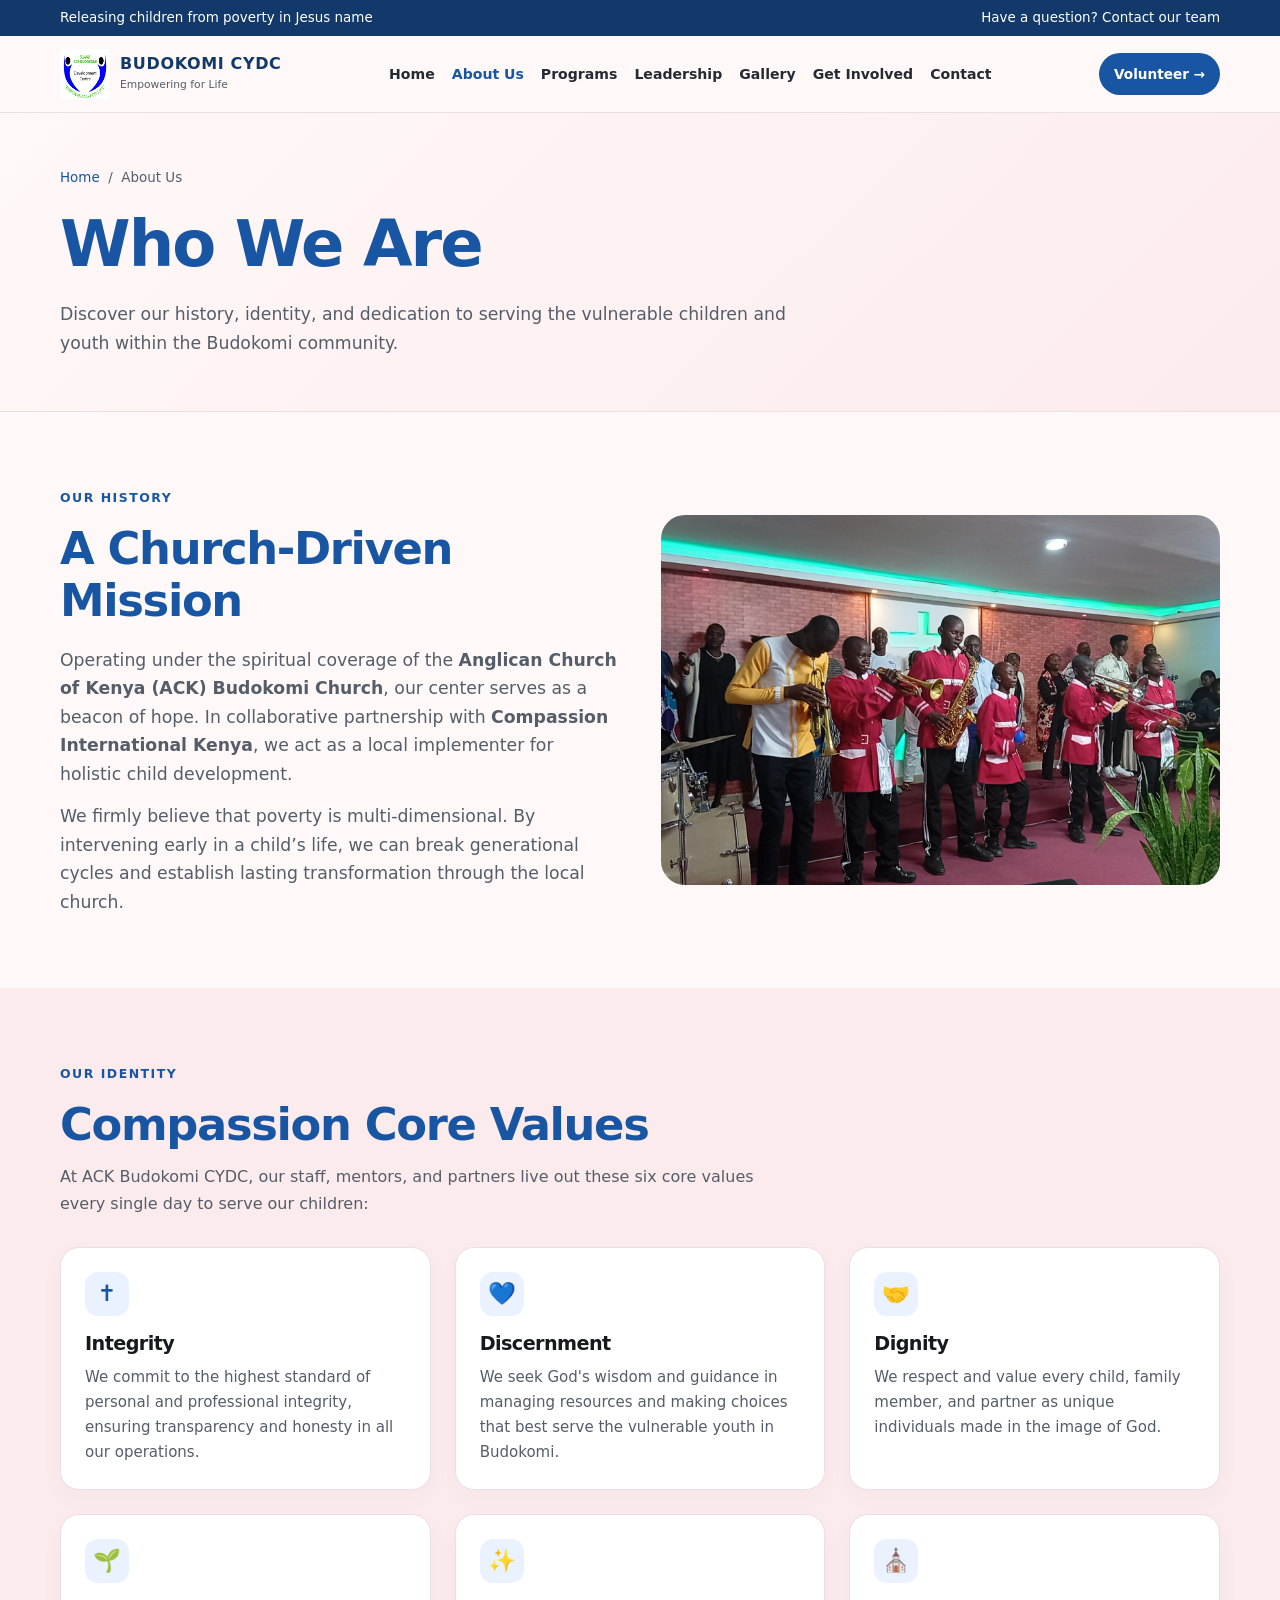
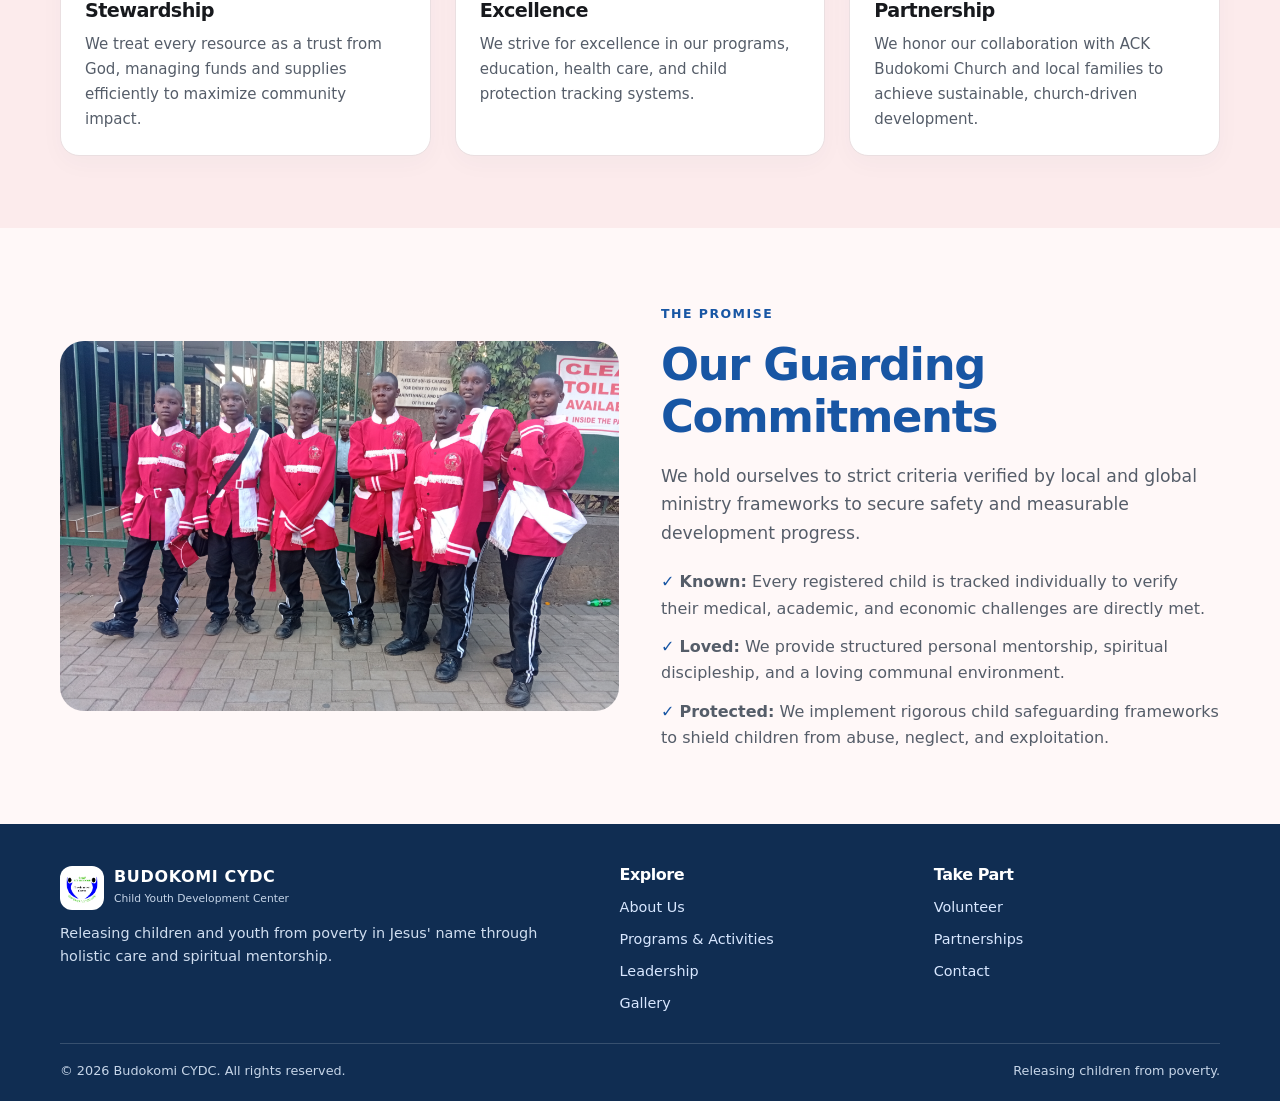
==== about.html @ dada5c1d "Add files via upload" ====
<!doctype html>
<html lang="en">
<head>
    <meta charset="utf-8">
    <meta name="viewport" content="width=device-width, initial-scale=1">
    <meta name="description" content="About Us | Budokomi Child and Youth development Center">
    <meta name="theme-color" content="#fff8f8">
    
    <title>About Us | Budokomi CYDC</title>
    
    <link rel="icon" href="Img/logo%20compassion.jpg">
    <link rel="stylesheet" href="assets/styles.css">
</head>
<body>
    <div class="topbar">
        <div class="container">
            <span>Releasing children from poverty in Jesus name</span>
            <span>Have a question? <a href="contact.html">Contact our team</a></span>
        </div>
    </div>
    
    <header>
        <div class="container nav">
            <a class="brand" href="index.html">
                <img src="Img/logo%20compassion.jpg" alt="Budokomi CYDC Logo" width="50" height="50">
                <span>
                    <span class="brand-name">BUDOKOMI CYDC</span>
                    <span class="brand-sub">Empowering for Life</span>
                </span>
            </a>
            <nav class="nav-links" id="navLinks" aria-label="Main navigation">
                <a href="index.html" data-page="home">Home</a>
                <a href="about.html" data-page="about" class="active">About Us</a>
                <a href="programs.html" data-page="programs">Programs</a>
                <a href="leadership.html" data-page="leadership">Leadership</a>
                <a href="gallery.html" data-page="gallery">Gallery</a>
                <a href="get-involved.html" data-page="get-involved">Get Involved</a>
                <a href="contact.html" data-page="contact">Contact</a>
            </nav>
            <a class="btn primary small nav-cta" href="get-involved.html">Volunteer →</a>
            <button class="menu-toggle" id="menuToggle" aria-label="Open navigation menu" aria-expanded="false">☰</button>
        </div>
    </header>

    <main>
        <section class="page-hero">
            <div class="container">
                <div class="crumb"><a href="index.html">Home</a> &nbsp;/&nbsp; About Us</div>
                <h1>Who We Are</h1>
                <p class="lead">Discover our history, identity, and dedication to serving the vulnerable children and youth within the Budokomi community.</p>
            </div>
        </section>

        <section class="section">
            <div class="container split">
                <div>
                    <span class="eyebrow">Our History</span>
                    <h2>A Church-Driven Mission</h2>
                    <p class="lead">
                        Operating under the spiritual coverage of the <strong>Anglican Church of Kenya (ACK) Budokomi Church</strong>, our center serves as a beacon of hope. In collaborative partnership with <strong>Compassion International Kenya</strong>, we act as a local implementer for holistic child development. 
                    </p>
                    <p class="lead" style="margin-top: 14px;">
                        We firmly believe that poverty is multi-dimensional. By intervening early in a child’s life, we can break generational cycles and establish lasting transformation through the local church.
                    </p>
                </div>
                <img class="photo" src="Img/Empowernment.jpg" alt="ACK Budokomi Church and community assembly">
            </div>
        </section>

        <section class="section band">
            <div class="container">
                <div class="head">
                    <span class="eyebrow">Our Identity</span>
                    <h2>Compassion Core Values</h2>
                    <p>At ACK Budokomi CYDC, our staff, mentors, and partners live out these six core values every single day to serve our children:</p>
                </div>
                
                <div class="values-grid">
                    <article class="card">
                        <div class="icon">✝</div>
                        <h3>Integrity</h3>
                        <p>We commit to the highest standard of personal and professional integrity, ensuring transparency and honesty in all our operations.</p>
                    </article>
                    
                    <article class="card">
                        <div class="icon">💙</div>
                        <h3>Discernment</h3>
                        <p>We seek God's wisdom and guidance in managing resources and making choices that best serve the vulnerable youth in Budokomi.</p>
                    </article>

                    <article class="card">
                        <div class="icon">🤝</div>
                        <h3>Dignity</h3>
                        <p>We respect and value every child, family member, and partner as unique individuals made in the image of God.</p>
                    </article>

                    <article class="card">
                        <div class="icon">🌱</div>
                        <h3>Stewardship</h3>
                        <p>We treat every resource as a trust from God, managing funds and supplies efficiently to maximize community impact.</p>
                    </article>

                    <article class="card">
                        <div class="icon">✨</div>
                        <h3>Excellence</h3>
                        <p>We strive for excellence in our programs, education, health care, and child protection tracking systems.</p>
                    </article>

                    <article class="card">
                        <div class="icon">⛪</div>
                        <h3>Partnership</h3>
                        <p>We honor our collaboration with ACK Budokomi Church and local families to achieve sustainable, church-driven development.</p>
                    </article>
                </div>
            </div>
        </section>

        <section class="section">
            <div class="container split">
                <img class="photo" src="Img/Home%20Image.jpg" alt="Budokomi youth developmental activities">
                <div>
                    <span class="eyebrow">The Promise</span>
                    <h2>Our Guarding Commitments</h2>
                    <p class="lead">We hold ourselves to strict criteria verified by local and global ministry frameworks to secure safety and measurable development progress.</p>
                    
                    <div class="checklist">
                        <div>
                            <b>✓</b> <strong>Known:</strong> Every registered child is tracked individually to verify their medical, academic, and economic challenges are directly met.
                        </div>
                        <div>
                            <b>✓</b> <strong>Loved:</strong> We provide structured personal mentorship, spiritual discipleship, and a loving communal environment.
                        </div>
                        <div>
                            <b>✓</b> <strong>Protected:</strong> We implement rigorous child safeguarding frameworks to shield children from abuse, neglect, and exploitation.
                        </div>
                    </div>
                </div>
            </div>
        </section>
    </main>

    <footer>
        <div class="container">
            <div class="footer-grid">
                <div>
                    <div class="brand">
                        <div class="brand-mark">
                            <img src="Img/logo%20compassion.jpg" alt="Budokomi logo" width="45" height="45">
                        </div>
                        <div>
                            <span class="brand-name" style="color: #ffffff;">BUDOKOMI CYDC</span>
                            <span class="brand-sub" style="color: #c6d5e8;">Child Youth Development Center</span>
                        </div>
                    </div>
                    <p>Releasing children and youth from poverty in Jesus' name through holistic care and spiritual mentorship.</p>
                </div>
                
                <div>
                    <h3>Explore</h3>
                    <div class="footer-links">
                        <a href="about.html" class="active">About Us</a>
                        <a href="programs.html">Programs & Activities</a>
                        <a href="leadership.html">Leadership</a>
                        <a href="gallery.html">Gallery</a>
                    </div>
                </div>
                
                <div>
                    <h3>Take Part</h3>
                    <div class="footer-links">
                        <a href="get-involved.html">Volunteer</a>
                        <a href="get-involved.html">Partnerships</a>
                        <a href="contact.html">Contact</a>
                    </div>
                </div>
            </div>
            
            <div class="bottom">
                <span>&copy; 2026 Budokomi CYDC. All rights reserved.</span>
                <span>Releasing children from poverty.</span>
            </div>
        </div>

 
    </footer>
</body>
</html>
---- assets/styles.css ----
:root {
  --bg: #fff8f8;
  --paper: #fff;
  --blush: #fcebec;
  --blue: #1856a4;
  --dark: #12396a;
  --soft: #eaf2ff;
  --ink: #17191d;
  --muted: #555d69;
  --line: #eadfe1;
  --max: 1160px;
}

* {
  box-sizing: border-box;
}

html {
  scroll-behavior: smooth;
  scroll-padding-top: 95px;
}

body {
  margin: 0;
  background: var(--bg);
  color: var(--ink);
  font: 16px/1.65 Inter, system-ui, -apple-system, "Segoe UI", sans-serif;
}

a {
  color: var(--blue);
  text-decoration: none;
}

a:hover {
  text-decoration: underline;
}

.container {
  width: min(var(--max), calc(100% - 36px));
  margin: auto;
}

.topbar {
  background: var(--dark);
  color: white;
  padding: 7px 0;
  font-size: .84rem;
}

.topbar .container {
  display: flex;
  justify-content: space-between;
  gap: 15px;
}

.topbar a {
  color: white;
}

header {
  position: sticky;
  top: 0;
  z-index: 10;
  background: #fff8f8f2;
  backdrop-filter: blur(12px);
  border-bottom: 1px solid var(--line);
}

.nav {
  display: flex;
  align-items: center;
  justify-content: space-between;
  gap: 18px;
  min-height: 76px;
}

.brand {
  display: flex;
  align-items: center;
  gap: 10px;
  color: var(--dark);
}

.brand-mark {
  display: grid;
  place-items: center;
  width: 44px;
  height: 44px;
  border-radius: 13px;
  background: var(--blue);
  color: white;
  font-size: 1.4rem;
  overflow: hidden;
}

.brand-mark img {
  width: 100%;
  height: 100%;
  object-fit: contain;
}

.brand-name {
  display: block;
  font-weight: 900;
  letter-spacing: .04em;
  line-height: 1.1;
  color: inherit;
}

.brand-sub {
  display: block;
  font-size: .67rem;
  color: var(--muted);
  margin-top: 4px;
}

.nav-links {
  display: flex;
  align-items: center;
  gap: 17px;
}

.nav-links a {
  font-size: .88rem;
  font-weight: 700;
  color: #252a32;
}

.nav-links a.active,
.nav-links a:hover {
  color: var(--blue);
}

.actions {
  display: flex;
  flex-direction: row;
  flex-wrap: nowrap;
  align-items: center;
  gap: 16px;
  margin-top: 25px;
}

.btn {
  display: inline-flex;
  align-items: center;
  justify-content: center;
  padding: 12px 24px;
  border-radius: 999px;
  font-weight: 750;
  border: 1px solid transparent;
  cursor: pointer;
  white-space: nowrap;
  transition: all 0.2s ease;
}

.primary {
  background: var(--blue);
  color: white;
}

.primary:hover {
  background: var(--dark);
  text-decoration: none;
}

.outline {
  background: white;
  border-color: #b9cdea;
  color: var(--blue);
}

.outline:hover {
  background: var(--soft);
  text-decoration: none;
}

.small {
  padding: 9px 14px;
  font-size: .85rem;
}

.menu-toggle {
  display: none;
  background: white;
  color: var(--blue);
  border: 1px solid var(--line);
  border-radius: 10px;
  width: 42px;
  height: 42px;
  font-size: 1.3rem;
}

h1, h2, h3 {
  line-height: 1.17;
  letter-spacing: -.03em;
  margin: 0;
}

h1 {
  font-size: clamp(2.4rem, 5vw, 4.4rem);
  color: var(--blue);
}

h2 {
  font-size: clamp(2rem, 3.5vw, 3rem);
  color: var(--blue);
}

h3 {
  font-size: 1.2rem;
}

p {
  margin: 0;
}

.section {
  padding: 72px 0;
}

.hero {
  padding: 65px 0;
}

.split {
  display: grid;
  grid-template-columns: 1fr 1fr;
  gap: 42px;
  align-items: center;
}

.eyebrow {
  display: inline-block;
  color: var(--blue);
  font-weight: 850;
  font-size: .78rem;
  letter-spacing: .12em;
  text-transform: uppercase;
  margin-bottom: 14px;
}

.lead {
  font-size: 1.08rem;
  color: var(--muted);
  margin-top: 18px;
  max-width: 740px;
}

.page-hero {
  padding: 54px 0;
  background: linear-gradient(135deg, #fff8f8, #fcebec);
  border-bottom: 1px solid var(--line);
}

.crumb {
  font-size: .84rem;
  color: var(--muted);
  margin-bottom: 18px;
}

.photo {
  width: 100%;
  height: 370px;
  object-fit: cover;
  border-radius: 24px;
}

.cards {
  display: grid;
  grid-template-columns: repeat(4, 1fr);
  gap: 18px;
}

.card {
  background: white;
  border: 1px solid var(--line);
  border-radius: 19px;
  padding: 24px;
  box-shadow: 0 8px 25px #18305308;
}

.values-grid {
  display: grid;
  grid-template-columns: repeat(3, 1fr);
  gap: 24px;
}

.icon {
  display: grid;
  place-items: center;
  width: 44px;
  height: 44px;
  border-radius: 13px;
  background: var(--soft);
  color: var(--blue);
  font-size: 1.4rem;
  margin-bottom: 17px;
}

.card p {
  color: var(--muted);
  font-size: .94rem;
  margin-top: 10px;
}

.card-link {
  display: inline-block;
  font-weight: 750;
  margin-top: 17px;
  font-size: .9rem;
}

.band {
  background: var(--blush);
}

.head {
  max-width: 720px;
  margin-bottom: 30px;
}

.head p {
  color: var(--muted);
  margin-top: 13px;
}

.checklist {
  display: grid;
  gap: 12px;
  margin-top: 22px;
  color: var(--muted);
}

.checklist b {
  color: var(--blue);
}

.gallery {
  display: grid;
  grid-template-columns: repeat(3, 1fr);
  gap: 14px;
}

.gallery img {
  width: 100%;
  height: 220px;
  object-fit: cover;
  border-radius: 15px;
}

.cta {
  display: flex;
  align-items: center;
  justify-content: space-between;
  gap: 25px;
  background: white;
  border: 1px solid var(--line);
  border-radius: 23px;
  padding: 32px;
}

.cta p {
  color: var(--muted);
  margin-top: 10px;
}

.contact-grid {
  display: grid;
  grid-template-columns: .8fr 1.2fr;
  gap: 25px;
}

.contact-item {
  display: flex;
  gap: 13px;
  background: white;
  border: 1px solid var(--line);
  border-radius: 15px;
  padding: 16px;
  margin-bottom: 12px;
}

.contact-item .icon {
  flex-shrink: 0;
  margin: 0;
}

.contact-item p {
  font-size: .9rem;
  color: var(--muted);
}

form {
  background: white;
  border: 1px solid var(--line);
  border-radius: 20px;
  padding: 24px;
}

.form-grid {
  display: grid;
  grid-template-columns: 1fr 1fr;
  gap: 13px;
}

.field {
  display: grid;
  gap: 7px;
  margin-bottom: 14px;
}

label {
  font-weight: 750;
  font-size: .88rem;
}

input, select, textarea {
  width: 100%;
  padding: 12px;
  border: 1px solid #d9dfe8;
  border-radius: 10px;
  background: #fffdfd;
  font: inherit;
}

textarea {
  min-height: 125px;
}

input:focus, select:focus, textarea:focus {
  outline: 3px solid #1856a41b;
  border-color: var(--blue);
}

.notice {
  background: white;
  border-left: 3px solid var(--blue);
  padding: 13px 15px;
  margin-top: 18px;
  border-radius: 0 10px 10px 0;
  color: var(--muted);
  font-size: .86rem;
}

.status {
  margin-top: 12px;
  color: var(--blue-dark);
}

footer {
  background: #102d52;
  color: white;
  padding: 42px 0 20px;
}

footer .brand {
  color: #ffffff;
}

footer .brand-name {
  color: #ffffff;
}

footer .brand-sub {
  color: #c6d5e8;
}

footer .brand-mark {
  background: #ffffff;
  border-radius: 12px;
  padding: 4px;
}

.footer-grid {
  display: grid;
  grid-template-columns: 1.3fr .7fr .7fr;
  gap: 28px;
  padding-bottom: 28px;
}

.footer-grid h3 {
  color: white;
  font-size: 1rem;
  margin-bottom: 12px;
}

.footer-grid p {
  color: #d0def0;
  font-size: .9rem;
  margin-top: 12px;
}

.footer-links {
  display: grid;
  gap: 8px;
  font-size: .9rem;
}

.footer-links a {
  color: #d8e7ff;
}

.bottom {
  border-top: 1px solid #ffffff2a;
  padding-top: 16px;
  display: flex;
  justify-content: space-between;
  gap: 15px;
  color: #c6d5e8;
  font-size: .8rem;
}

.team {
  text-align: center;
}

.avatar {
  width: 85px;
  height: 85px;
  border-radius: 50%;
  display: grid;
  place-items: center;
  margin: 0 auto 16px;
  background: var(--soft);
  color: var(--blue);
  font-size: 2rem;
}

@media(max-width:1000px) {
  .nav-links {
    gap: 10px;
  }
  .nav-links a {
    font-size: .8rem;
  }
  .nav-cta {
    display: none;
  }
  .cards {
    grid-template-columns: repeat(2, 1fr);
  }
}

@media (max-width: 990px) {
  .values-grid {
    grid-template-columns: repeat(2, 1fr);
  }
}

@media(max-width:760px) {
  .container {
    width: calc(100% - 30px);
  }
  .topbar .container {
    justify-content: center;
    text-align: center;
  }
  .topbar span:last-child {
    display: none;
  }
  .menu-toggle {
    display: block;
  }
  .nav {
    min-height: 70px;
  }
  .nav-links {
    display: none;
    position: absolute;
    top: 72px;
    left: 15px;
    right: 15px;
    background: white;
    border: 1px solid var(--line);
    border-radius: 15px;
    padding: 12px;
    box-shadow: 0 15px 40px #12396a20;
    align-items: stretch;
    gap: 0;
  }
  .nav-links.open {
    display: grid;
  }
  .nav-links a {
    padding: 10px 8px;
    border-bottom: 1px solid #f3ebec;
    font-size: .95rem;
  }
  .section {
    padding: 54px 0;
  }
  .hero {
    padding: 48px 0;
  }
  .split, .contact-grid {
    grid-template-columns: 1fr;
  }
  .actions {
    flex-direction: column;
    align-items: stretch;
    gap: 12px;
  }
  .cards {
    grid-template-columns: 1fr;
  }
  .photo {
    height: 290px;
  }
  .gallery {
    grid-template-columns: 1fr 1fr;
  }
  .gallery img {
    height: 165px;
  }
  .cta {
    align-items: flex-start;
    flex-direction: column;
    padding: 24px;
  }
  .form-grid {
    grid-template-columns: 1fr;
    gap: 0;
  }
  .footer-grid {
    grid-template-columns: 1fr 1fr;
  }
  .footer-grid > div:first-child {
    grid-column: 1/-1;
  }
  .bottom {
    flex-direction: column;
  }
}

@media (max-width: 600px) {
  .values-grid {
    grid-template-columns: 1fr;
    gap: 16px;
  }
}
.whatsapp-float {
  position: fixed;
  bottom: 24px;
  left: 24px;
  z-index: 100;
  display: flex;
  align-items: center;
  justify-content: center;
  width: 56px;
  height: 56px;
  background-color: #25D366;
  color: white !important;
  border-radius: 50%;
  box-shadow: 0 4px 12px rgba(0, 0, 0, 0.15);
  font-size: 28px;
  transition: all 0.3s ease;
  text-decoration: none !important;
}

.whatsapp-float:hover {
  background-color: #128C7E;
  transform: scale(1.08);
  box-shadow: 0 6px 16px rgba(0, 0, 0, 0.25);
}

@media (max-width: 760px) {
  .whatsapp-float {
    bottom: 16px;
    left: 16px;
    width: 50px;
    height: 50px;
    font-size: 24px;
  }
}
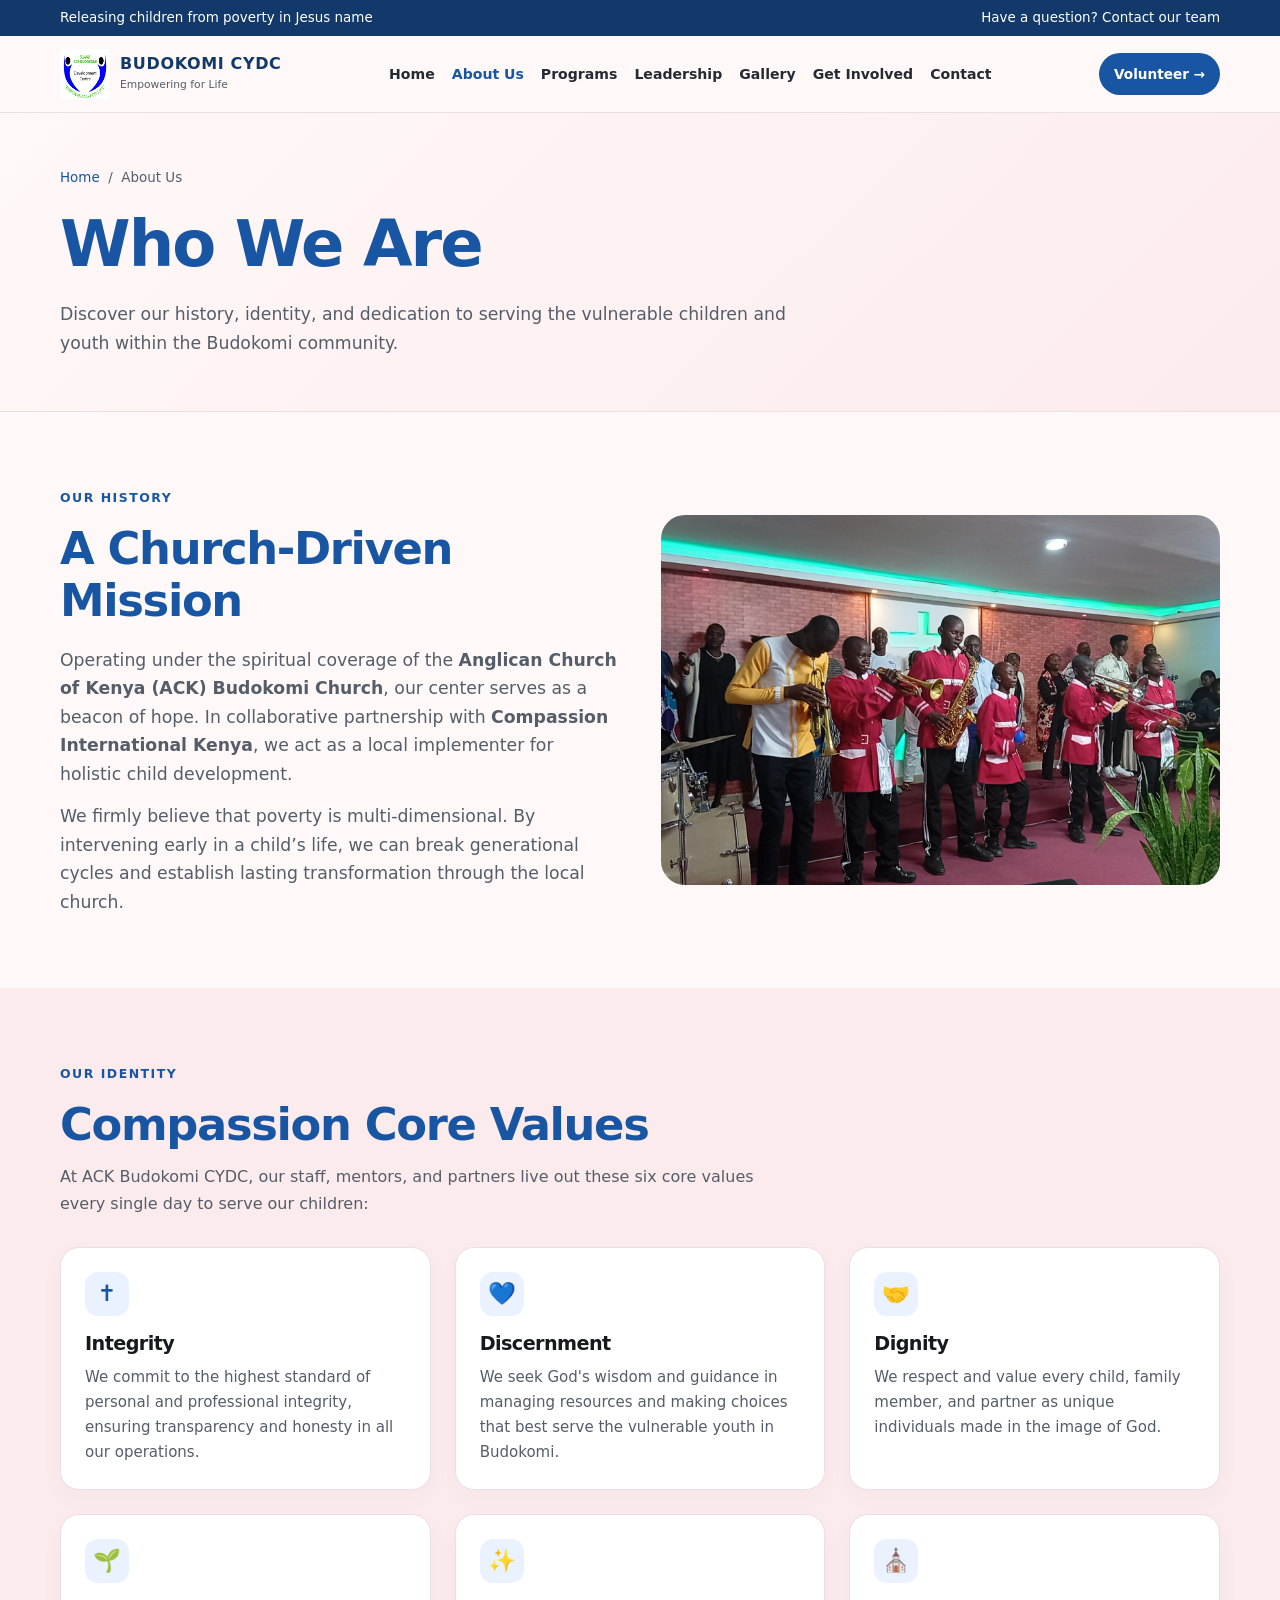
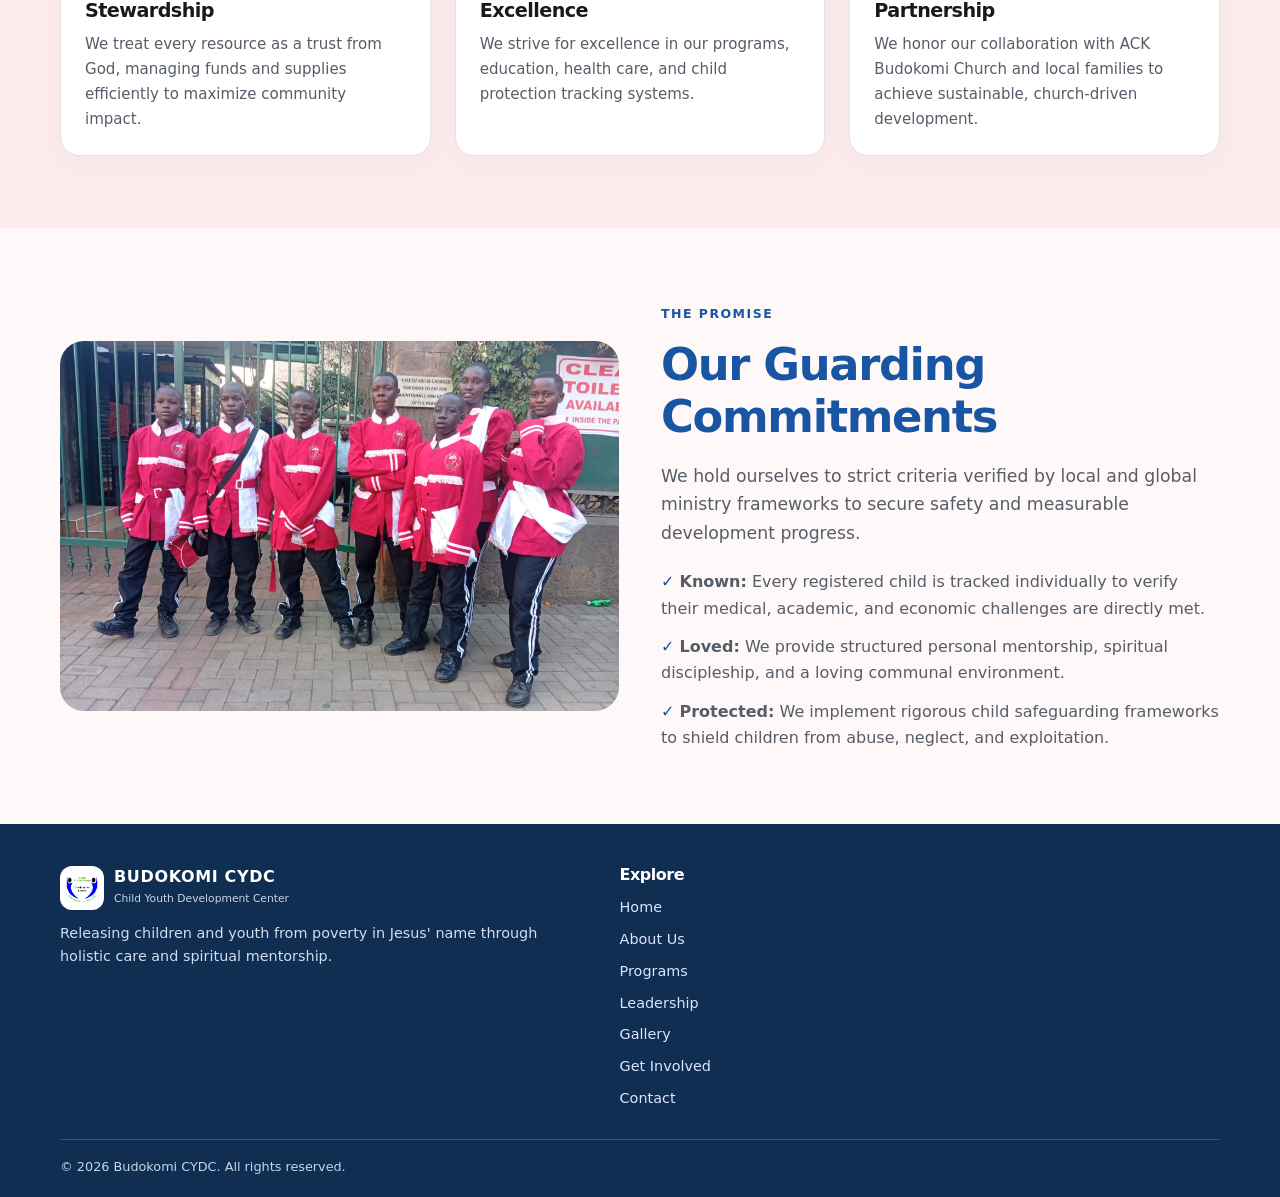
==== commit dccab011: "Add files via upload" ====
--- a/about.html
+++ b/about.html
@@ -38,7 +38,9 @@
                 <a href="contact.html" data-page="contact">Contact</a>
             </nav>
             <a class="btn primary small nav-cta" href="get-involved.html">Volunteer →</a>
-            <button class="menu-toggle" id="menuToggle" aria-label="Open navigation menu" aria-expanded="false">☰</button>
+            
+            <!-- BUTTON INTERACTION PRESERVED CONTEXTUALLY FOR THE JAVASCRIPT TOGGLE SYSTEM -->
+            <button class="menu-toggle" id="menuToggle" aria-label="Open navigation menu">☰</button>
         </div>
     </header>
 
@@ -158,30 +160,30 @@
                 <div>
                     <h3>Explore</h3>
                     <div class="footer-links">
-                        <a href="about.html" class="active">About Us</a>
-                        <a href="programs.html">Programs & Activities</a>
+                        <a href="index.html">Home</a>
+                        <a href="about.html">About Us</a>
+                        <a href="programs.html">Programs</a>
                         <a href="leadership.html">Leadership</a>
                         <a href="gallery.html">Gallery</a>
-                    </div>
-                </div>
-                
-                <div>
-                    <h3>Take Part</h3>
-                    <div class="footer-links">
-                        <a href="get-involved.html">Volunteer</a>
-                        <a href="get-involved.html">Partnerships</a>
+                        <a href="get-involved.html">Get Involved</a>
                         <a href="contact.html">Contact</a>
                     </div>
                 </div>
             </div>
-            
             <div class="bottom">
                 <span>&copy; 2026 Budokomi CYDC. All rights reserved.</span>
-                <span>Releasing children from poverty.</span>
             </div>
         </div>
+    </footer>
 
- 
-    </footer>
+    <!-- MOBILE DROPDOWN TOGGLE DRIVER CODE PANEL -->
+    <script>
+        const toggleBtn = document.getElementById('menuToggle');
+        const navLinks = document.getElementById('navLinks');
+
+        toggleBtn.addEventListener('click', () => {
+            navLinks.classList.toggle('open');
+        });
+    </script>
 </body>
 </html>
--- a/assets/styles.css
+++ b/assets/styles.css
@@ -73,6 +73,7 @@
   justify-content: space-between;
   gap: 18px;
   min-height: 76px;
+  position: relative;
 }
 
 .brand {
@@ -445,7 +446,7 @@
 
 .status {
   margin-top: 12px;
-  color: var(--blue-dark);
+  color: var(--dark);
 }
 
 footer {
@@ -527,6 +528,8 @@
   font-size: 2rem;
 }
 
+/* --- RESPONSIVE MEDIA QUERIES --- */
+
 @media(max-width:1000px) {
   .nav-links {
     gap: 10px;
@@ -559,117 +562,58 @@
   .topbar span:last-child {
     display: none;
   }
+  
   .menu-toggle {
+    display: grid !important;
+    place-items: center;
+    cursor: pointer;
+    user-select: none;
+    -webkit-user-select: none;
+  }
+
+  .nav-links {
+    display: flex;
+    flex-direction: column;
+    position: absolute;
+    top: 76px; 
+    left: -15px; 
+    width: calc(100% + 30px);
+    background-color: #fff8f8;
+    border-bottom: 1px solid var(--line);
+    padding: 10px 0;
+    gap: 0;
+    z-index: 99;
+    
+    /* Sliding and animation mechanics */
+    max-height: 0;
+    overflow: hidden;
+    opacity: 0;
+    visibility: hidden;
+    transition: max-height 0.4s ease-in-out, opacity 0.3s ease;
+  }
+
+  .nav-links a {
     display: block;
-  }
-  .nav {
-    min-height: 70px;
-  }
-  .nav-links {
-    display: none;
-    position: absolute;
-    top: 72px;
-    left: 15px;
-    right: 15px;
-    background: white;
-    border: 1px solid var(--line);
-    border-radius: 15px;
-    padding: 12px;
-    box-shadow: 0 15px 40px #12396a20;
-    align-items: stretch;
-    gap: 0;
-  }
+    width: 100%;
+    padding: 14px 25px;
+    font-size: .95rem;
+    border-bottom: 1px solid #eadfe140;
+  }
+
+  /* DROPDOWN TARGET CHANGED TO A STANDARD JAVASCRIPT ACTIVE CLASS LAYER */
   .nav-links.open {
-    display: grid;
-  }
-  .nav-links a {
-    padding: 10px 8px;
-    border-bottom: 1px solid #f3ebec;
-    font-size: .95rem;
-  }
-  .section {
-    padding: 54px 0;
-  }
-  .hero {
-    padding: 48px 0;
-  }
-  .split, .contact-grid {
-    grid-template-columns: 1fr;
-  }
-  .actions {
+    max-height: 480px !important; 
+    opacity: 1 !important;
+    visibility: visible !important;
+  }
+
+  .split, .contact-grid, .form-grid, .gallery, .footer-grid {
+    grid-template-columns: 1fr !important;
+    gap: 24px;
+  }
+
+  .cta {
     flex-direction: column;
-    align-items: stretch;
-    gap: 12px;
-  }
-  .cards {
-    grid-template-columns: 1fr;
-  }
-  .photo {
-    height: 290px;
-  }
-  .gallery {
-    grid-template-columns: 1fr 1fr;
-  }
-  .gallery img {
-    height: 165px;
-  }
-  .cta {
-    align-items: flex-start;
-    flex-direction: column;
-    padding: 24px;
-  }
-  .form-grid {
-    grid-template-columns: 1fr;
-    gap: 0;
-  }
-  .footer-grid {
-    grid-template-columns: 1fr 1fr;
-  }
-  .footer-grid > div:first-child {
-    grid-column: 1/-1;
-  }
-  .bottom {
-    flex-direction: column;
-  }
-}
-
-@media (max-width: 600px) {
-  .values-grid {
-    grid-template-columns: 1fr;
-    gap: 16px;
-  }
-}
-.whatsapp-float {
-  position: fixed;
-  bottom: 24px;
-  left: 24px;
-  z-index: 100;
-  display: flex;
-  align-items: center;
-  justify-content: center;
-  width: 56px;
-  height: 56px;
-  background-color: #25D366;
-  color: white !important;
-  border-radius: 50%;
-  box-shadow: 0 4px 12px rgba(0, 0, 0, 0.15);
-  font-size: 28px;
-  transition: all 0.3s ease;
-  text-decoration: none !important;
-}
-
-.whatsapp-float:hover {
-  background-color: #128C7E;
-  transform: scale(1.08);
-  box-shadow: 0 6px 16px rgba(0, 0, 0, 0.25);
-}
-
-@media (max-width: 760px) {
-  .whatsapp-float {
-    bottom: 16px;
-    left: 16px;
-    width: 50px;
-    height: 50px;
-    font-size: 24px;
-  }
-}
+    text-align: center;
+  }
+}
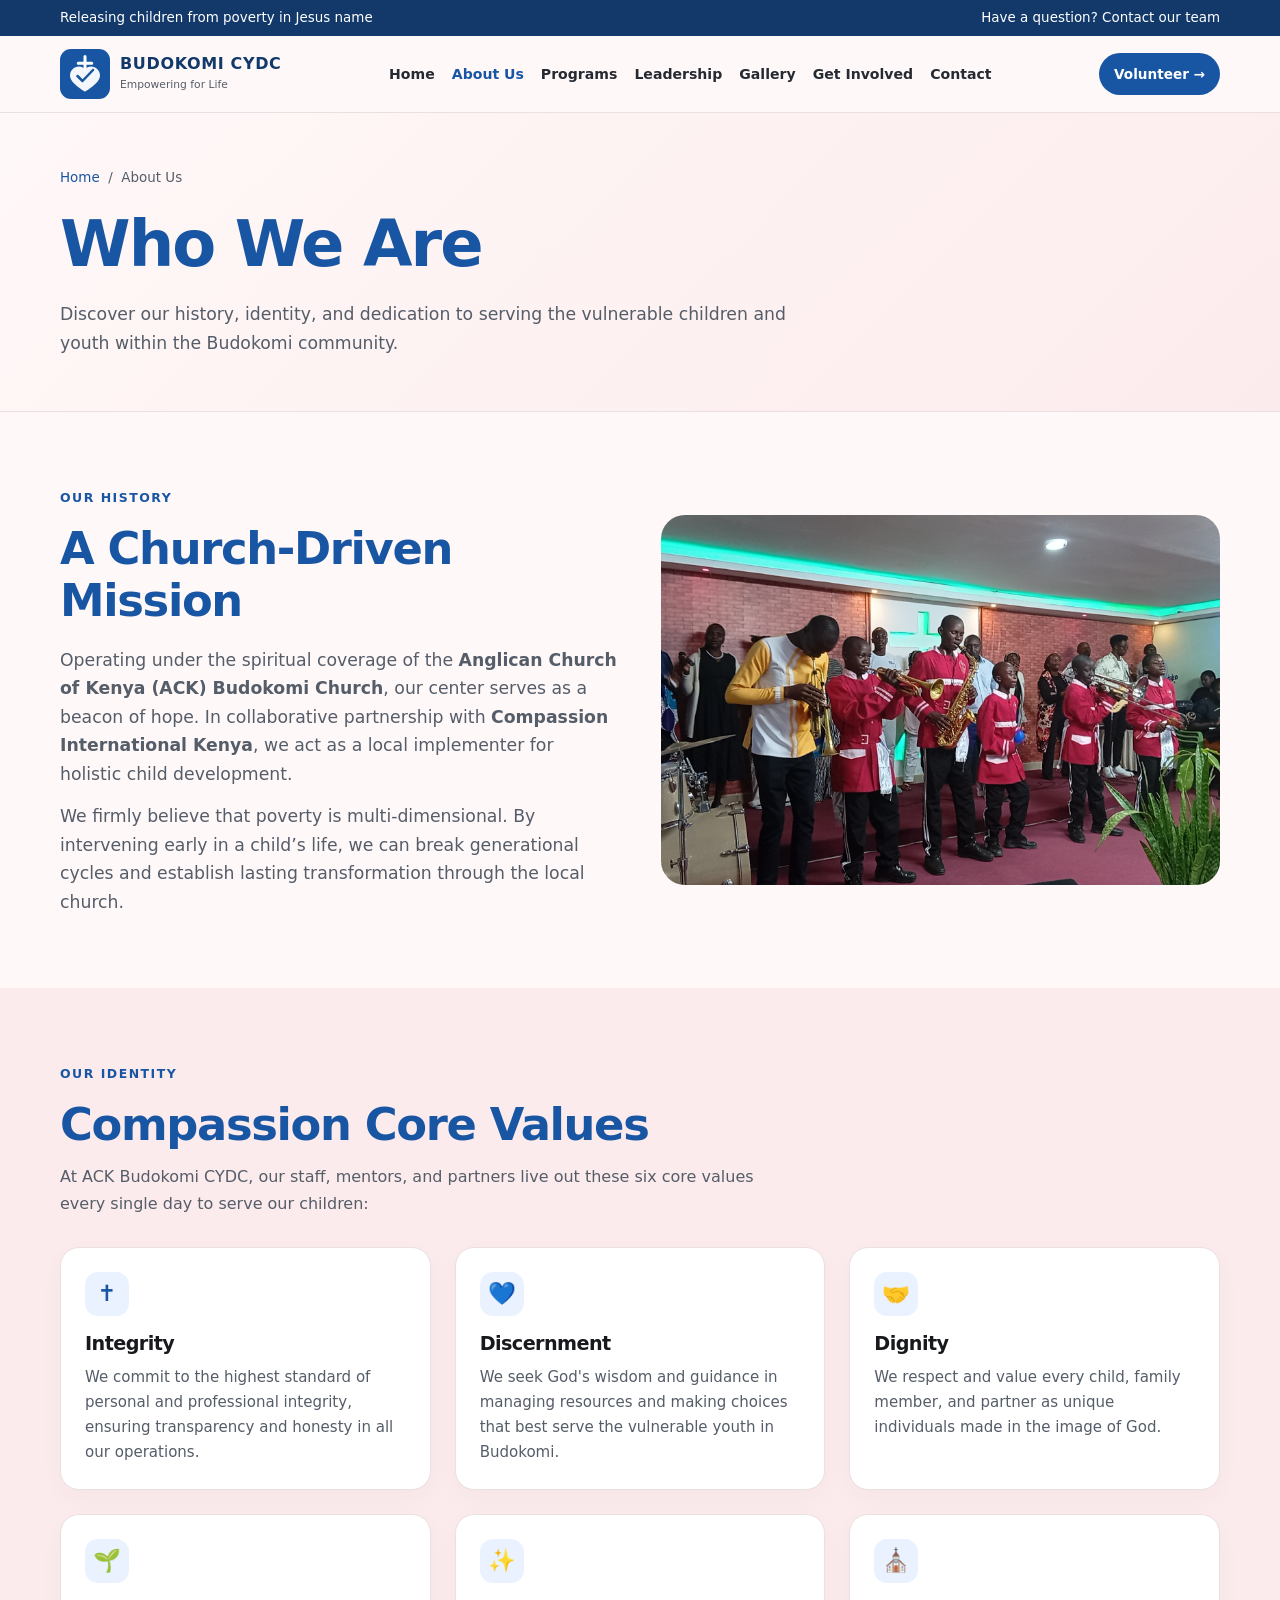
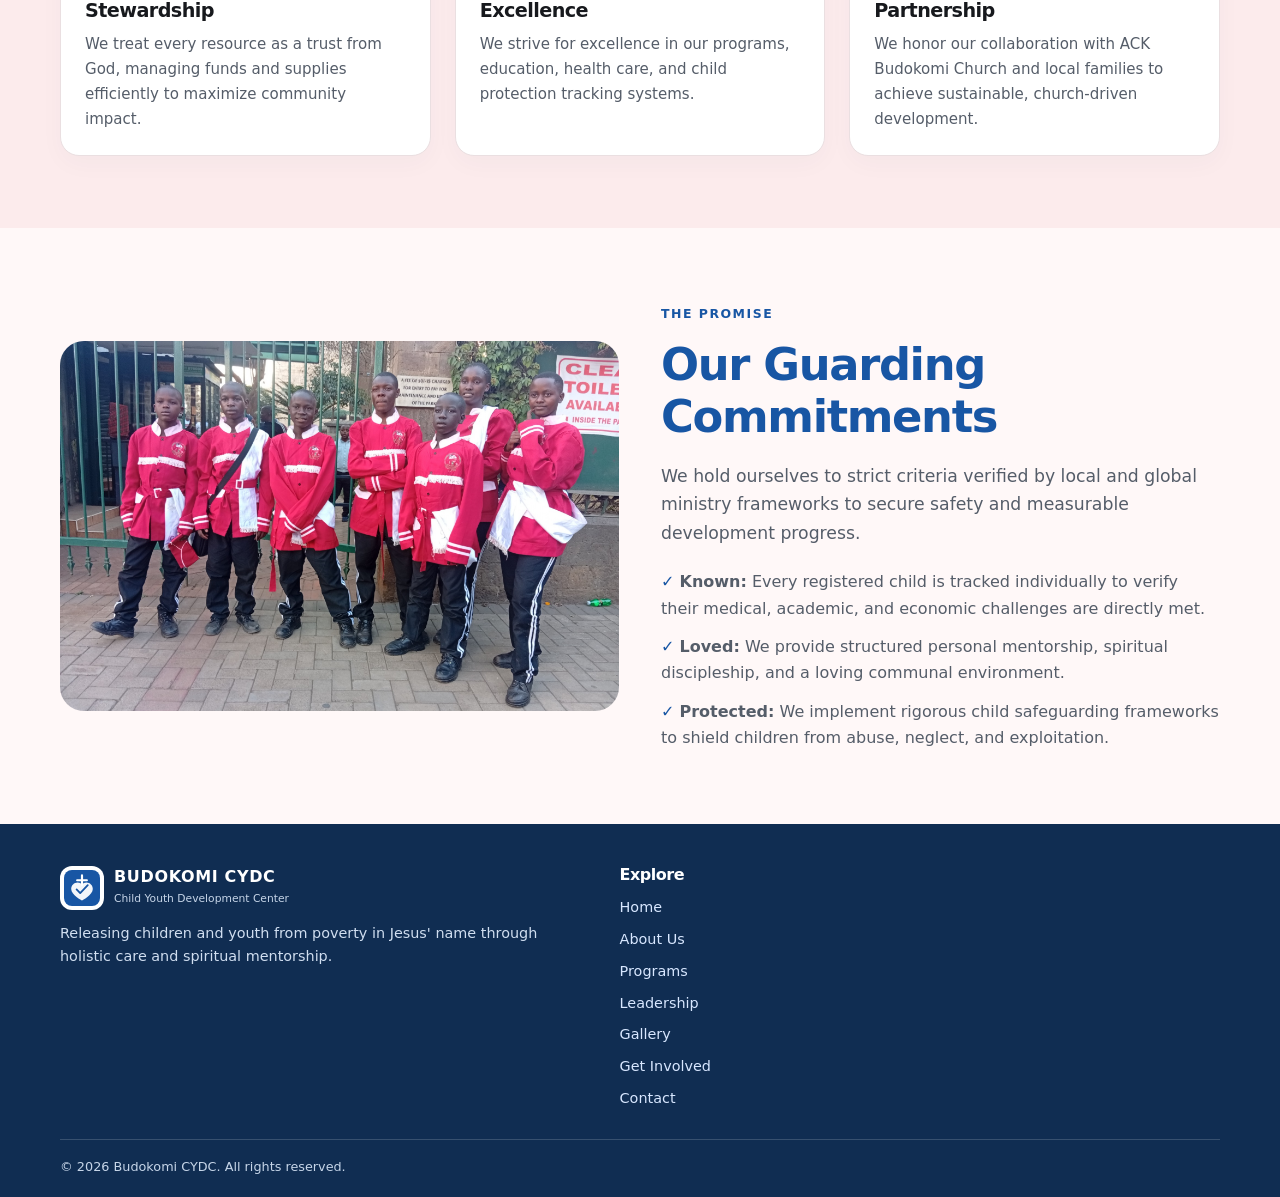
==== commit 73495dea: "Add files via upload" ====
--- a/about.html
+++ b/about.html
@@ -8,7 +8,7 @@
     
     <title>About Us | Budokomi CYDC</title>
     
-    <link rel="icon" href="Img/logo%20compassion.jpg">
+    <link rel="icon" href="Img/budokomi-logo.svg">
     <link rel="stylesheet" href="assets/styles.css">
 </head>
 <body>
@@ -22,7 +22,7 @@
     <header>
         <div class="container nav">
             <a class="brand" href="index.html">
-                <img src="Img/logo%20compassion.jpg" alt="Budokomi CYDC Logo" width="50" height="50">
+                <img src="Img/budokomi-logo.svg" alt="Budokomi CYDC Logo" width="50" height="50">
                 <span>
                     <span class="brand-name">BUDOKOMI CYDC</span>
                     <span class="brand-sub">Empowering for Life</span>
@@ -40,7 +40,7 @@
             <a class="btn primary small nav-cta" href="get-involved.html">Volunteer →</a>
             
             <!-- BUTTON INTERACTION PRESERVED CONTEXTUALLY FOR THE JAVASCRIPT TOGGLE SYSTEM -->
-            <button class="menu-toggle" id="menuToggle" aria-label="Open navigation menu">☰</button>
+            <button class="menu-toggle" id="menuToggle" type="button" aria-label="Open navigation menu" aria-expanded="false">☰</button>
         </div>
     </header>
 
@@ -147,7 +147,7 @@
                 <div>
                     <div class="brand">
                         <div class="brand-mark">
-                            <img src="Img/logo%20compassion.jpg" alt="Budokomi logo" width="45" height="45">
+                            <img src="Img/budokomi-logo.svg" alt="Budokomi logo" width="45" height="45">
                         </div>
                         <div>
                             <span class="brand-name" style="color: #ffffff;">BUDOKOMI CYDC</span>
@@ -175,15 +175,6 @@
             </div>
         </div>
     </footer>
-
-    <!-- MOBILE DROPDOWN TOGGLE DRIVER CODE PANEL -->
-    <script>
-        const toggleBtn = document.getElementById('menuToggle');
-        const navLinks = document.getElementById('navLinks');
-
-        toggleBtn.addEventListener('click', () => {
-            navLinks.classList.toggle('open');
-        });
-    </script>
+    <script src="assets/script.js" defer></script>
 </body>
 </html>
--- a/assets/styles.css
+++ b/assets/styles.css
@@ -563,14 +563,17 @@
     display: none;
   }
   
+  /* FORCE BUTTON TRIGGER TO REGISTER TAP FEEDBACK VIA WEBKIT ENGINES */
   .menu-toggle {
     display: grid !important;
     place-items: center;
-    cursor: pointer;
+    cursor: pointer !important;
     user-select: none;
     -webkit-user-select: none;
-  }
-
+    touch-action: manipulation; /* Optimizes for instant response to finger taps */
+  }
+
+  /* Dropdown positioning logic */
   .nav-links {
     display: flex;
     flex-direction: column;
@@ -584,7 +587,7 @@
     gap: 0;
     z-index: 99;
     
-    /* Sliding and animation mechanics */
+    /* Sliding dropdown animation values */
     max-height: 0;
     overflow: hidden;
     opacity: 0;
@@ -600,8 +603,9 @@
     border-bottom: 1px solid #eadfe140;
   }
 
-  /* DROPDOWN TARGET CHANGED TO A STANDARD JAVASCRIPT ACTIVE CLASS LAYER */
-  .nav-links.open {
+  /* PURE CSS HACK KEY SELECTOR CONNECTOR */
+  /* When the hidden check box is checked, target the following nav links container */
+  .menu-checkbox:checked ~ .nav-links {
     max-height: 480px !important; 
     opacity: 1 !important;
     visibility: visible !important;
@@ -617,3 +621,83 @@
     text-align: center;
   }
 }
+
+
+/* Shared navigation and layout fixes */
+.nav-links.open {
+  max-height: 520px;
+  opacity: 1;
+  visibility: visible;
+}
+.menu-toggle {
+  align-items: center;
+  justify-content: center;
+  line-height: 1;
+  padding: 0;
+  font-family: inherit;
+}
+.brand img { display: block; object-fit: contain; }
+.brand { text-decoration: none; }
+.brand:hover { text-decoration: none; }
+.photo { display: block; }
+.gallery {
+  display: grid;
+  grid-template-columns: repeat(3, minmax(0, 1fr));
+  gap: 20px;
+}
+.gallery-item {
+  margin: 0;
+  overflow: hidden;
+  border-radius: 18px;
+  background: var(--paper);
+  border: 1px solid var(--line);
+  box-shadow: 0 8px 24px rgba(18,57,106,.08);
+}
+.gallery-item img {
+  display: block;
+  width: 100%;
+  height: 280px;
+  object-fit: cover;
+}
+.gallery-item figcaption {
+  padding: 12px 16px;
+  color: var(--dark);
+  font-weight: 700;
+}
+a:focus-visible, button:focus-visible {
+  outline: 3px solid #f0a23b;
+  outline-offset: 3px;
+}
+img { max-width: 100%; }
+@media (max-width: 760px) {
+  .nav { min-height: 70px; }
+  .nav-links {
+    top: 70px;
+    left: -15px;
+    width: calc(100% + 30px);
+    max-height: 0;
+    padding: 0;
+    display: flex;
+  }
+  .nav-links.open {
+    max-height: 520px;
+    padding: 8px 0;
+  }
+  .menu-checkbox:checked ~ .nav-links { max-height: 0 !important; }
+  .actions { flex-wrap: wrap; }
+  .actions .btn { white-space: normal; }
+  .section { padding: 48px 0; }
+  .hero { padding: 42px 0; }
+  .page-hero { padding: 38px 0; }
+  .split, .contact-grid, .form-grid, .footer-grid {
+    grid-template-columns: 1fr !important;
+    gap: 24px;
+  }
+  .gallery { grid-template-columns: 1fr !important; }
+  .gallery-item img { height: auto; max-height: 360px; }
+  .bottom { flex-direction: column; }
+}
+@media (prefers-reduced-motion: reduce) {
+  html { scroll-behavior: auto; }
+  *, *::before, *::after { transition-duration: .01ms !important; animation-duration: .01ms !important; }
+}
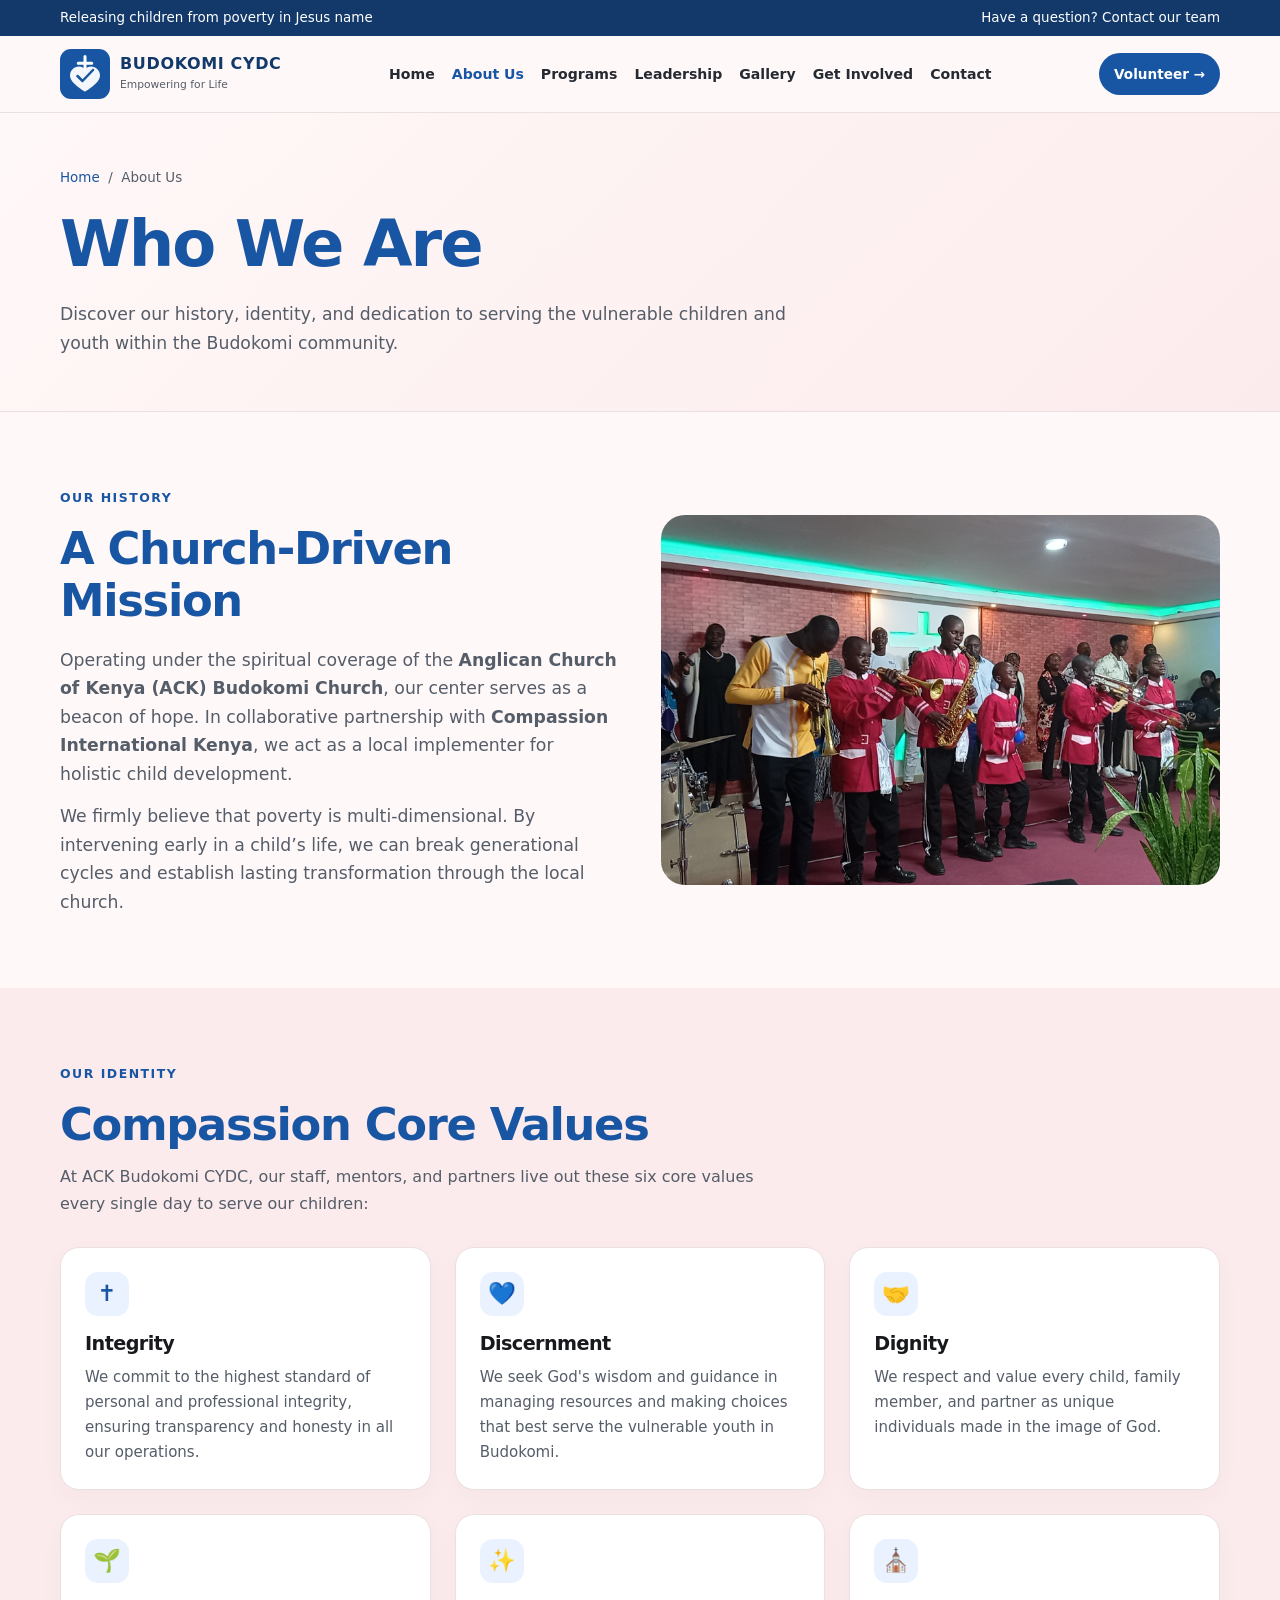
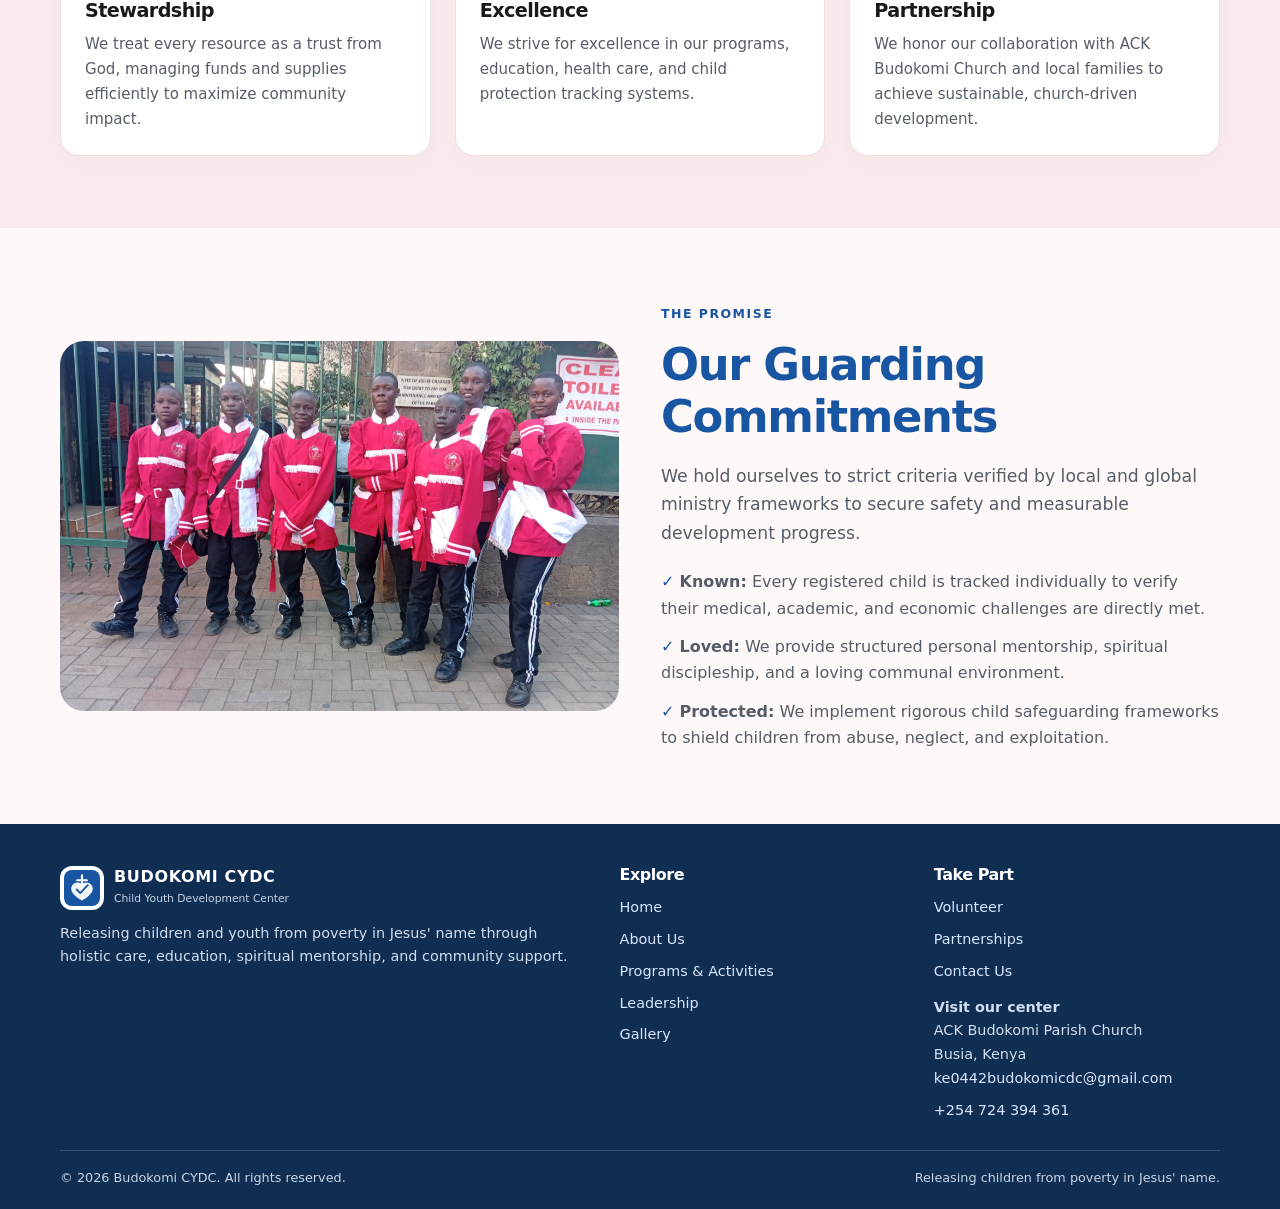
==== commit a8d0cbef: "Add files via upload" ====
--- a/about.html
+++ b/about.html
@@ -37,10 +37,10 @@
                 <a href="get-involved.html" data-page="get-involved">Get Involved</a>
                 <a href="contact.html" data-page="contact">Contact</a>
             </nav>
+            <button class="menu-toggle" id="menuToggle" type="button" aria-label="Open navigation menu" aria-expanded="false">☰</button>
             <a class="btn primary small nav-cta" href="get-involved.html">Volunteer →</a>
             
             <!-- BUTTON INTERACTION PRESERVED CONTEXTUALLY FOR THE JAVASCRIPT TOGGLE SYSTEM -->
-            <button class="menu-toggle" id="menuToggle" type="button" aria-label="Open navigation menu" aria-expanded="false">☰</button>
         </div>
     </header>
 
@@ -146,35 +146,45 @@
             <div class="footer-grid">
                 <div>
                     <div class="brand">
-                        <div class="brand-mark">
-                            <img src="Img/budokomi-logo.svg" alt="Budokomi logo" width="45" height="45">
-                        </div>
+                        <div class="brand-mark"><img src="Img/budokomi-logo.svg" alt="Budokomi CYDC logo" width="45" height="45"></div>
                         <div>
-                            <span class="brand-name" style="color: #ffffff;">BUDOKOMI CYDC</span>
-                            <span class="brand-sub" style="color: #c6d5e8;">Child Youth Development Center</span>
+                            <span class="brand-name" style="color:#ffffff;">BUDOKOMI CYDC</span>
+                            <span class="brand-sub" style="color:#c6d5e8;">Child Youth Development Center</span>
                         </div>
                     </div>
-                    <p>Releasing children and youth from poverty in Jesus' name through holistic care and spiritual mentorship.</p>
+                    <p>Releasing children and youth from poverty in Jesus' name through holistic care, education, spiritual mentorship, and community support.</p>
                 </div>
-                
                 <div>
                     <h3>Explore</h3>
                     <div class="footer-links">
                         <a href="index.html">Home</a>
                         <a href="about.html">About Us</a>
-                        <a href="programs.html">Programs</a>
+                        <a href="programs.html">Programs &amp; Activities</a>
                         <a href="leadership.html">Leadership</a>
                         <a href="gallery.html">Gallery</a>
-                        <a href="get-involved.html">Get Involved</a>
-                        <a href="contact.html">Contact</a>
+                    </div>
+                </div>
+                <div>
+                    <h3>Take Part</h3>
+                    <div class="footer-links">
+                        <a href="get-involved.html">Volunteer</a>
+                        <a href="get-involved.html">Partnerships</a>
+                        <a href="contact.html">Contact Us</a>
+                    </div>
+                    <p><strong>Visit our center</strong><br>ACK Budokomi Parish Church<br>Busia, Kenya</p>
+                    <div class="footer-links">
+                        <a href="mailto:ke0442budokomicdc@gmail.com">ke0442budokomicdc@gmail.com</a>
+                        <a href="tel:+254724394361">+254 724 394 361</a>
                     </div>
                 </div>
             </div>
             <div class="bottom">
-                <span>&copy; 2026 Budokomi CYDC. All rights reserved.</span>
+                <span>&copy; <span data-year>2026</span> Budokomi CYDC. All rights reserved.</span>
+                <span>Releasing children from poverty in Jesus' name.</span>
             </div>
         </div>
     </footer>
+
     <script src="assets/script.js" defer></script>
 </body>
 </html>
--- a/assets/styles.css
+++ b/assets/styles.css
@@ -528,113 +528,18 @@
   font-size: 2rem;
 }
 
-/* --- RESPONSIVE MEDIA QUERIES --- */
-
-@media(max-width:1000px) {
-  .nav-links {
-    gap: 10px;
-  }
-  .nav-links a {
-    font-size: .8rem;
-  }
-  .nav-cta {
-    display: none;
-  }
-  .cards {
-    grid-template-columns: repeat(2, 1fr);
-  }
-}
-
-@media (max-width: 990px) {
-  .values-grid {
-    grid-template-columns: repeat(2, 1fr);
-  }
-}
-
-@media(max-width:760px) {
-  .container {
-    width: calc(100% - 30px);
-  }
-  .topbar .container {
-    justify-content: center;
-    text-align: center;
-  }
-  .topbar span:last-child {
-    display: none;
-  }
-  
-  /* FORCE BUTTON TRIGGER TO REGISTER TAP FEEDBACK VIA WEBKIT ENGINES */
-  .menu-toggle {
-    display: grid !important;
-    place-items: center;
-    cursor: pointer !important;
-    user-select: none;
-    -webkit-user-select: none;
-    touch-action: manipulation; /* Optimizes for instant response to finger taps */
-  }
-
-  /* Dropdown positioning logic */
-  .nav-links {
-    display: flex;
-    flex-direction: column;
-    position: absolute;
-    top: 76px; 
-    left: -15px; 
-    width: calc(100% + 30px);
-    background-color: #fff8f8;
-    border-bottom: 1px solid var(--line);
-    padding: 10px 0;
-    gap: 0;
-    z-index: 99;
-    
-    /* Sliding dropdown animation values */
-    max-height: 0;
-    overflow: hidden;
-    opacity: 0;
-    visibility: hidden;
-    transition: max-height 0.4s ease-in-out, opacity 0.3s ease;
-  }
-
-  .nav-links a {
-    display: block;
-    width: 100%;
-    padding: 14px 25px;
-    font-size: .95rem;
-    border-bottom: 1px solid #eadfe140;
-  }
-
-  /* PURE CSS HACK KEY SELECTOR CONNECTOR */
-  /* When the hidden check box is checked, target the following nav links container */
-  .menu-checkbox:checked ~ .nav-links {
-    max-height: 480px !important; 
-    opacity: 1 !important;
-    visibility: visible !important;
-  }
-
-  .split, .contact-grid, .form-grid, .gallery, .footer-grid {
-    grid-template-columns: 1fr !important;
-    gap: 24px;
-  }
-
-  .cta {
-    flex-direction: column;
-    text-align: center;
-  }
-}
-
-
-/* Shared navigation and layout fixes */
-.nav-links.open {
-  max-height: 520px;
-  opacity: 1;
-  visibility: visible;
-}
+/* --- RESPONSIVE LAYOUT AND MOBILE NAVIGATION --- */
 .menu-toggle {
+  display: none;
   align-items: center;
   justify-content: center;
   line-height: 1;
   padding: 0;
   font-family: inherit;
+  cursor: pointer;
+  touch-action: manipulation;
+  position: relative;
+  z-index: 102;
 }
 .brand img { display: block; object-fit: contain; }
 .brand { text-decoration: none; }
@@ -653,48 +558,74 @@
   border: 1px solid var(--line);
   box-shadow: 0 8px 24px rgba(18,57,106,.08);
 }
-.gallery-item img {
-  display: block;
-  width: 100%;
-  height: 280px;
-  object-fit: cover;
-}
-.gallery-item figcaption {
-  padding: 12px 16px;
-  color: var(--dark);
-  font-weight: 700;
-}
-a:focus-visible, button:focus-visible {
-  outline: 3px solid #f0a23b;
-  outline-offset: 3px;
-}
+.gallery-item img { display: block; width: 100%; height: 280px; object-fit: cover; }
+.gallery-item figcaption { padding: 12px 16px; color: var(--dark); font-weight: 700; }
+a:focus-visible, button:focus-visible { outline: 3px solid #f0a23b; outline-offset: 3px; }
 img { max-width: 100%; }
+
+@media (max-width: 1000px) {
+  .nav-links { gap: 10px; }
+  .nav-links a { font-size: .8rem; }
+  .nav-cta { display: none; }
+  .cards { grid-template-columns: repeat(2, minmax(0, 1fr)); }
+}
+@media (max-width: 990px) {
+  .values-grid { grid-template-columns: repeat(2, minmax(0, 1fr)); }
+}
 @media (max-width: 760px) {
+  .container { width: calc(100% - 30px); }
+  .topbar .container { justify-content: center; text-align: center; }
+  .topbar span:last-child { display: none; }
   .nav { min-height: 70px; }
+  .menu-toggle { display: inline-flex !important; flex: 0 0 42px; }
   .nav-links {
+    display: flex !important;
+    flex-direction: column;
+    align-items: stretch;
+    position: absolute;
     top: 70px;
     left: -15px;
-    width: calc(100% + 30px);
+    right: -15px;
+    width: auto;
     max-height: 0;
     padding: 0;
-    display: flex;
+    margin: 0;
+    gap: 0;
+    overflow: hidden;
+    opacity: 0;
+    visibility: hidden;
+    pointer-events: none;
+    background: #fff8f8;
+    border-bottom: 1px solid var(--line);
+    box-shadow: 0 12px 20px rgba(18,57,106,.10);
+    z-index: 101;
+    transition: max-height .28s ease, opacity .2s ease, visibility .2s ease;
   }
   .nav-links.open {
-    max-height: 520px;
+    max-height: 80vh;
     padding: 8px 0;
+    opacity: 1;
+    visibility: visible;
+    pointer-events: auto;
+    overflow-y: auto;
   }
-  .menu-checkbox:checked ~ .nav-links { max-height: 0 !important; }
+  .nav-links a {
+    display: block;
+    width: 100%;
+    padding: 13px 25px;
+    font-size: .96rem;
+    border-bottom: 1px solid #eadfe140;
+  }
+  .split, .contact-grid, .form-grid, .footer-grid { grid-template-columns: 1fr !important; gap: 24px; }
+  .cards, .values-grid { grid-template-columns: 1fr; }
+  .gallery { grid-template-columns: 1fr; }
+  .gallery-item img { height: auto; max-height: 360px; }
+  .cta { flex-direction: column; text-align: center; }
   .actions { flex-wrap: wrap; }
   .actions .btn { white-space: normal; }
   .section { padding: 48px 0; }
   .hero { padding: 42px 0; }
   .page-hero { padding: 38px 0; }
-  .split, .contact-grid, .form-grid, .footer-grid {
-    grid-template-columns: 1fr !important;
-    gap: 24px;
-  }
-  .gallery { grid-template-columns: 1fr !important; }
-  .gallery-item img { height: auto; max-height: 360px; }
   .bottom { flex-direction: column; }
 }
 @media (prefers-reduced-motion: reduce) {
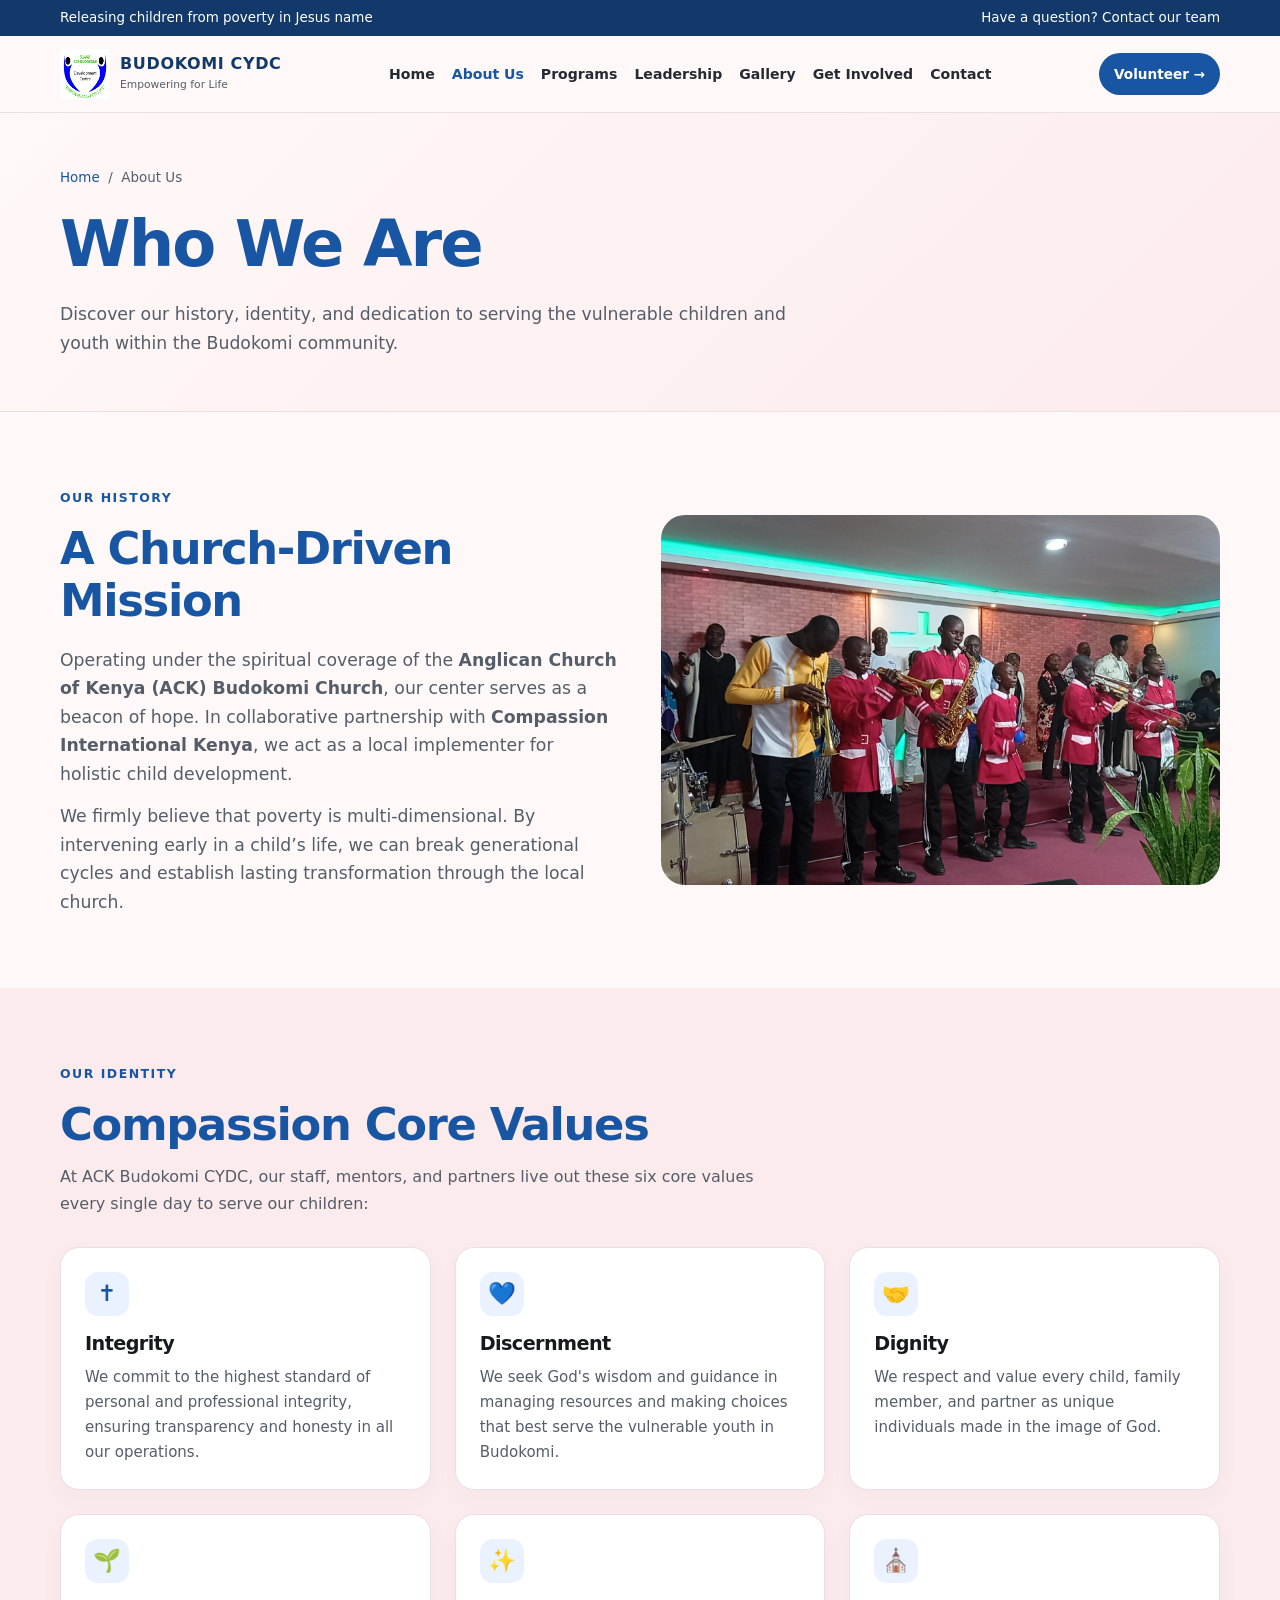
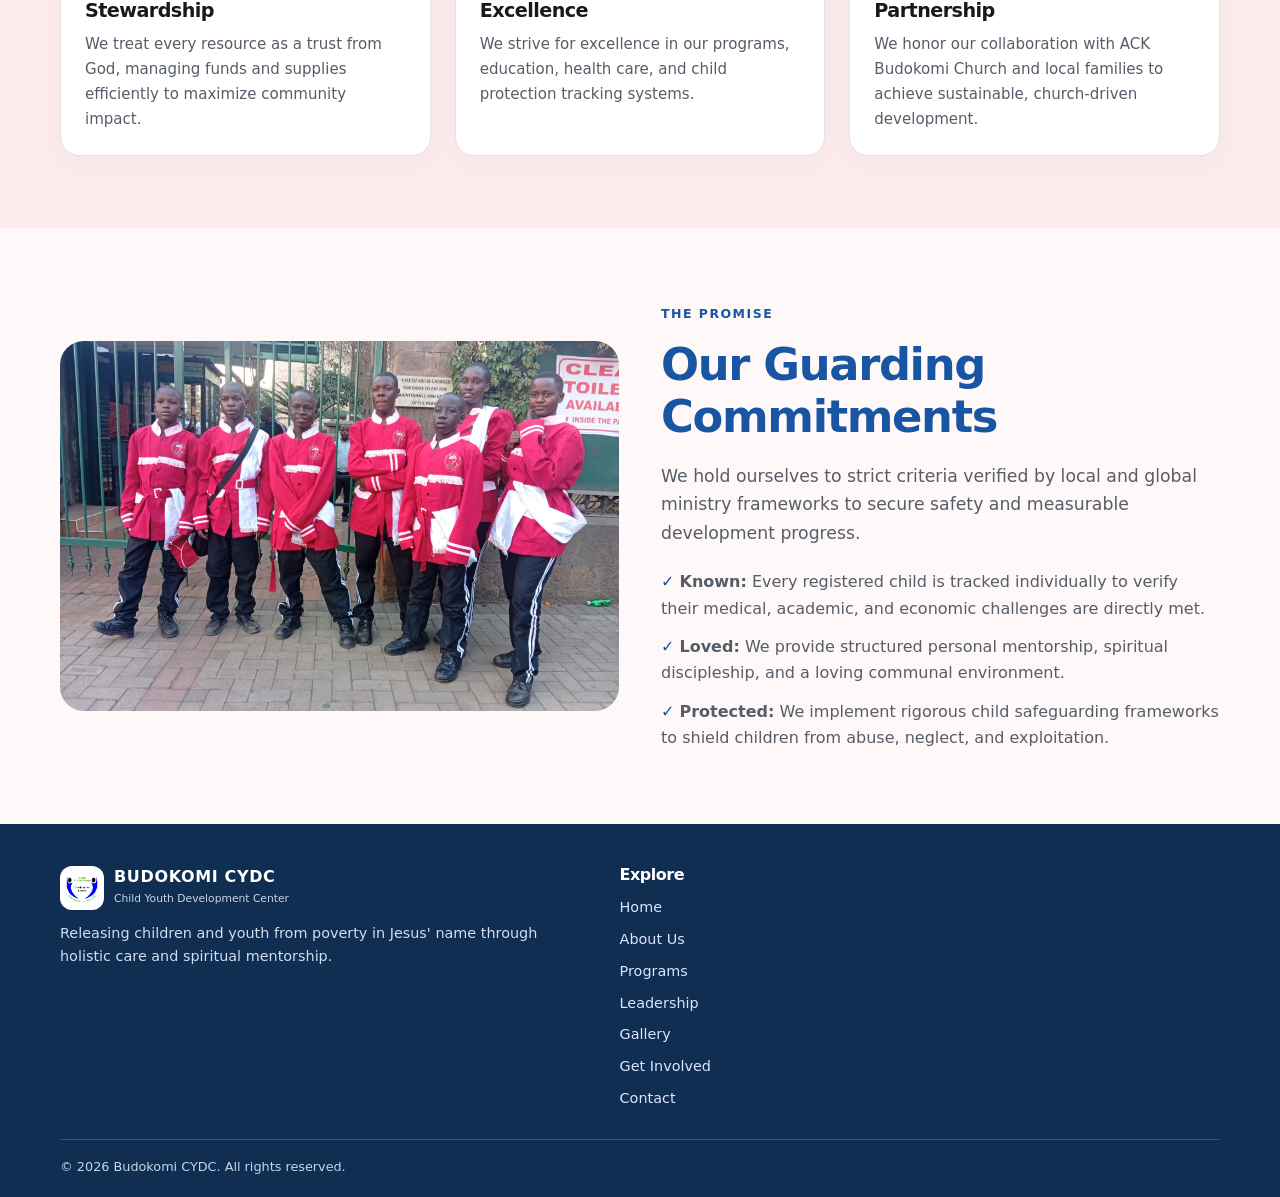
==== commit ed7cd34e: "Add files via upload" ====
--- a/about.html
+++ b/about.html
@@ -8,7 +8,7 @@
     
     <title>About Us | Budokomi CYDC</title>
     
-    <link rel="icon" href="Img/budokomi-logo.svg">
+    <link rel="icon" href="Img/logo%20compassion.jpg">
     <link rel="stylesheet" href="assets/styles.css">
 </head>
 <body>
@@ -22,7 +22,7 @@
     <header>
         <div class="container nav">
             <a class="brand" href="index.html">
-                <img src="Img/budokomi-logo.svg" alt="Budokomi CYDC Logo" width="50" height="50">
+                <img src="Img/logo%20compassion.jpg" alt="Budokomi CYDC Logo" width="50" height="50">
                 <span>
                     <span class="brand-name">BUDOKOMI CYDC</span>
                     <span class="brand-sub">Empowering for Life</span>
@@ -37,10 +37,10 @@
                 <a href="get-involved.html" data-page="get-involved">Get Involved</a>
                 <a href="contact.html" data-page="contact">Contact</a>
             </nav>
-            <button class="menu-toggle" id="menuToggle" type="button" aria-label="Open navigation menu" aria-expanded="false">☰</button>
             <a class="btn primary small nav-cta" href="get-involved.html">Volunteer →</a>
             
             <!-- BUTTON INTERACTION PRESERVED CONTEXTUALLY FOR THE JAVASCRIPT TOGGLE SYSTEM -->
+            <button class="menu-toggle" id="menuToggle" aria-label="Open navigation menu">☰</button>
         </div>
     </header>
 
@@ -146,45 +146,44 @@
             <div class="footer-grid">
                 <div>
                     <div class="brand">
-                        <div class="brand-mark"><img src="Img/budokomi-logo.svg" alt="Budokomi CYDC logo" width="45" height="45"></div>
+                        <div class="brand-mark">
+                            <img src="Img/logo%20compassion.jpg" alt="Budokomi logo" width="45" height="45">
+                        </div>
                         <div>
-                            <span class="brand-name" style="color:#ffffff;">BUDOKOMI CYDC</span>
-                            <span class="brand-sub" style="color:#c6d5e8;">Child Youth Development Center</span>
+                            <span class="brand-name" style="color: #ffffff;">BUDOKOMI CYDC</span>
+                            <span class="brand-sub" style="color: #c6d5e8;">Child Youth Development Center</span>
                         </div>
                     </div>
-                    <p>Releasing children and youth from poverty in Jesus' name through holistic care, education, spiritual mentorship, and community support.</p>
+                    <p>Releasing children and youth from poverty in Jesus' name through holistic care and spiritual mentorship.</p>
                 </div>
+                
                 <div>
                     <h3>Explore</h3>
                     <div class="footer-links">
                         <a href="index.html">Home</a>
                         <a href="about.html">About Us</a>
-                        <a href="programs.html">Programs &amp; Activities</a>
+                        <a href="programs.html">Programs</a>
                         <a href="leadership.html">Leadership</a>
                         <a href="gallery.html">Gallery</a>
-                    </div>
-                </div>
-                <div>
-                    <h3>Take Part</h3>
-                    <div class="footer-links">
-                        <a href="get-involved.html">Volunteer</a>
-                        <a href="get-involved.html">Partnerships</a>
-                        <a href="contact.html">Contact Us</a>
-                    </div>
-                    <p><strong>Visit our center</strong><br>ACK Budokomi Parish Church<br>Busia, Kenya</p>
-                    <div class="footer-links">
-                        <a href="mailto:ke0442budokomicdc@gmail.com">ke0442budokomicdc@gmail.com</a>
-                        <a href="tel:+254724394361">+254 724 394 361</a>
+                        <a href="get-involved.html">Get Involved</a>
+                        <a href="contact.html">Contact</a>
                     </div>
                 </div>
             </div>
             <div class="bottom">
-                <span>&copy; <span data-year>2026</span> Budokomi CYDC. All rights reserved.</span>
-                <span>Releasing children from poverty in Jesus' name.</span>
+                <span>&copy; 2026 Budokomi CYDC. All rights reserved.</span>
             </div>
         </div>
     </footer>
 
-    <script src="assets/script.js" defer></script>
+    <!-- MOBILE DROPDOWN TOGGLE DRIVER CODE PANEL -->
+    <script>
+        const toggleBtn = document.getElementById('menuToggle');
+        const navLinks = document.getElementById('navLinks');
+
+        toggleBtn.addEventListener('click', () => {
+            navLinks.classList.toggle('open');
+        });
+    </script>
 </body>
 </html>
--- a/assets/styles.css
+++ b/assets/styles.css
@@ -528,107 +528,96 @@
   font-size: 2rem;
 }
 
-/* --- RESPONSIVE LAYOUT AND MOBILE NAVIGATION --- */
-.menu-toggle {
-  display: none;
-  align-items: center;
-  justify-content: center;
-  line-height: 1;
-  padding: 0;
-  font-family: inherit;
-  cursor: pointer;
-  touch-action: manipulation;
-  position: relative;
-  z-index: 102;
-}
-.brand img { display: block; object-fit: contain; }
-.brand { text-decoration: none; }
-.brand:hover { text-decoration: none; }
-.photo { display: block; }
-.gallery {
-  display: grid;
-  grid-template-columns: repeat(3, minmax(0, 1fr));
-  gap: 20px;
-}
-.gallery-item {
-  margin: 0;
-  overflow: hidden;
-  border-radius: 18px;
-  background: var(--paper);
-  border: 1px solid var(--line);
-  box-shadow: 0 8px 24px rgba(18,57,106,.08);
-}
-.gallery-item img { display: block; width: 100%; height: 280px; object-fit: cover; }
-.gallery-item figcaption { padding: 12px 16px; color: var(--dark); font-weight: 700; }
-a:focus-visible, button:focus-visible { outline: 3px solid #f0a23b; outline-offset: 3px; }
-img { max-width: 100%; }
-
-@media (max-width: 1000px) {
-  .nav-links { gap: 10px; }
-  .nav-links a { font-size: .8rem; }
-  .nav-cta { display: none; }
-  .cards { grid-template-columns: repeat(2, minmax(0, 1fr)); }
-}
+/* --- RESPONSIVE MEDIA QUERIES --- */
+
+@media(max-width:1000px) {
+  .nav-links {
+    gap: 10px;
+  }
+  .nav-links a {
+    font-size: .8rem;
+  }
+  .nav-cta {
+    display: none;
+  }
+  .cards {
+    grid-template-columns: repeat(2, 1fr);
+  }
+}
+
 @media (max-width: 990px) {
-  .values-grid { grid-template-columns: repeat(2, minmax(0, 1fr)); }
-}
-@media (max-width: 760px) {
-  .container { width: calc(100% - 30px); }
-  .topbar .container { justify-content: center; text-align: center; }
-  .topbar span:last-child { display: none; }
-  .nav { min-height: 70px; }
-  .menu-toggle { display: inline-flex !important; flex: 0 0 42px; }
+  .values-grid {
+    grid-template-columns: repeat(2, 1fr);
+  }
+}
+
+@media(max-width:760px) {
+  .container {
+    width: calc(100% - 30px);
+  }
+  .topbar .container {
+    justify-content: center;
+    text-align: center;
+  }
+  .topbar span:last-child {
+    display: none;
+  }
+  
+  /* FORCE BUTTON TRIGGER TO REGISTER TAP FEEDBACK VIA WEBKIT ENGINES */
+  .menu-toggle {
+    display: grid !important;
+    place-items: center;
+    cursor: pointer !important;
+    user-select: none;
+    -webkit-user-select: none;
+    touch-action: manipulation; /* Optimizes for instant response to finger taps */
+  }
+
+  /* Dropdown positioning logic */
   .nav-links {
-    display: flex !important;
+    display: flex;
     flex-direction: column;
-    align-items: stretch;
     position: absolute;
-    top: 70px;
-    left: -15px;
-    right: -15px;
-    width: auto;
+    top: 76px; 
+    left: -15px; 
+    width: calc(100% + 30px);
+    background-color: #fff8f8;
+    border-bottom: 1px solid var(--line);
+    padding: 10px 0;
+    gap: 0;
+    z-index: 99;
+    
+    /* Sliding dropdown animation values */
     max-height: 0;
-    padding: 0;
-    margin: 0;
-    gap: 0;
     overflow: hidden;
     opacity: 0;
     visibility: hidden;
-    pointer-events: none;
-    background: #fff8f8;
-    border-bottom: 1px solid var(--line);
-    box-shadow: 0 12px 20px rgba(18,57,106,.10);
-    z-index: 101;
-    transition: max-height .28s ease, opacity .2s ease, visibility .2s ease;
-  }
-  .nav-links.open {
-    max-height: 80vh;
-    padding: 8px 0;
-    opacity: 1;
-    visibility: visible;
-    pointer-events: auto;
-    overflow-y: auto;
-  }
+    transition: max-height 0.4s ease-in-out, opacity 0.3s ease;
+  }
+
   .nav-links a {
     display: block;
     width: 100%;
-    padding: 13px 25px;
-    font-size: .96rem;
+    padding: 14px 25px;
+    font-size: .95rem;
     border-bottom: 1px solid #eadfe140;
   }
-  .split, .contact-grid, .form-grid, .footer-grid { grid-template-columns: 1fr !important; gap: 24px; }
-  .cards, .values-grid { grid-template-columns: 1fr; }
-  .gallery { grid-template-columns: 1fr; }
-  .gallery-item img { height: auto; max-height: 360px; }
-  .cta { flex-direction: column; text-align: center; }
-  .actions { flex-wrap: wrap; }
-  .actions .btn { white-space: normal; }
-  .section { padding: 48px 0; }
-  .hero { padding: 42px 0; }
-  .page-hero { padding: 38px 0; }
-  .bottom { flex-direction: column; }
-}
-@media (prefers-reduced-motion: reduce) {
-  html { scroll-behavior: auto; }
-  *, *::before, *::after { transition-duration: .01ms !important; animation-duration: .01ms !important; }
-}
+
+  /* PURE CSS HACK KEY SELECTOR CONNECTOR */
+  /* When the hidden check box is checked, target the following nav links container */
+  .menu-checkbox:checked ~ .nav-links {
+    max-height: 480px !important; 
+    opacity: 1 !important;
+    visibility: visible !important;
+  }
+
+  .split, .contact-grid, .form-grid, .gallery, .footer-grid {
+    grid-template-columns: 1fr !important;
+    gap: 24px;
+  }
+
+  .cta {
+    flex-direction: column;
+    text-align: center;
+  }
+}
